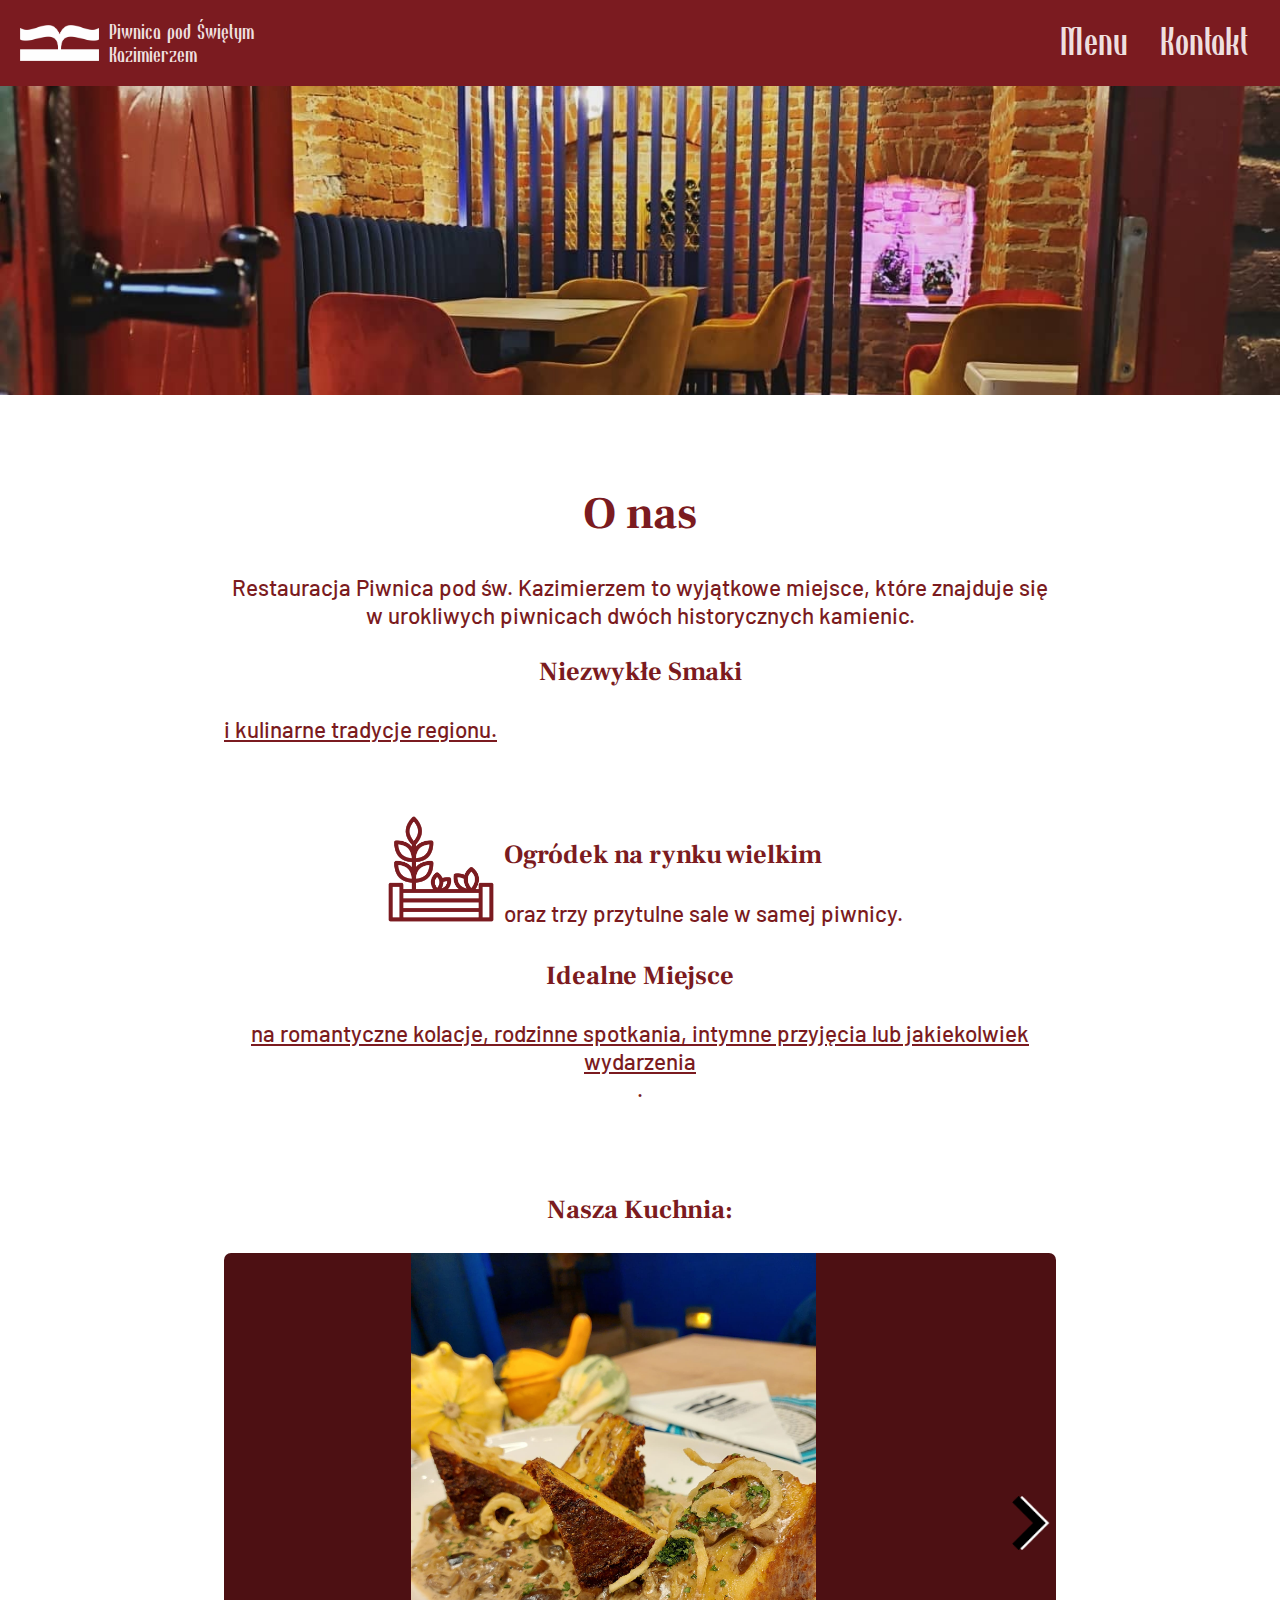
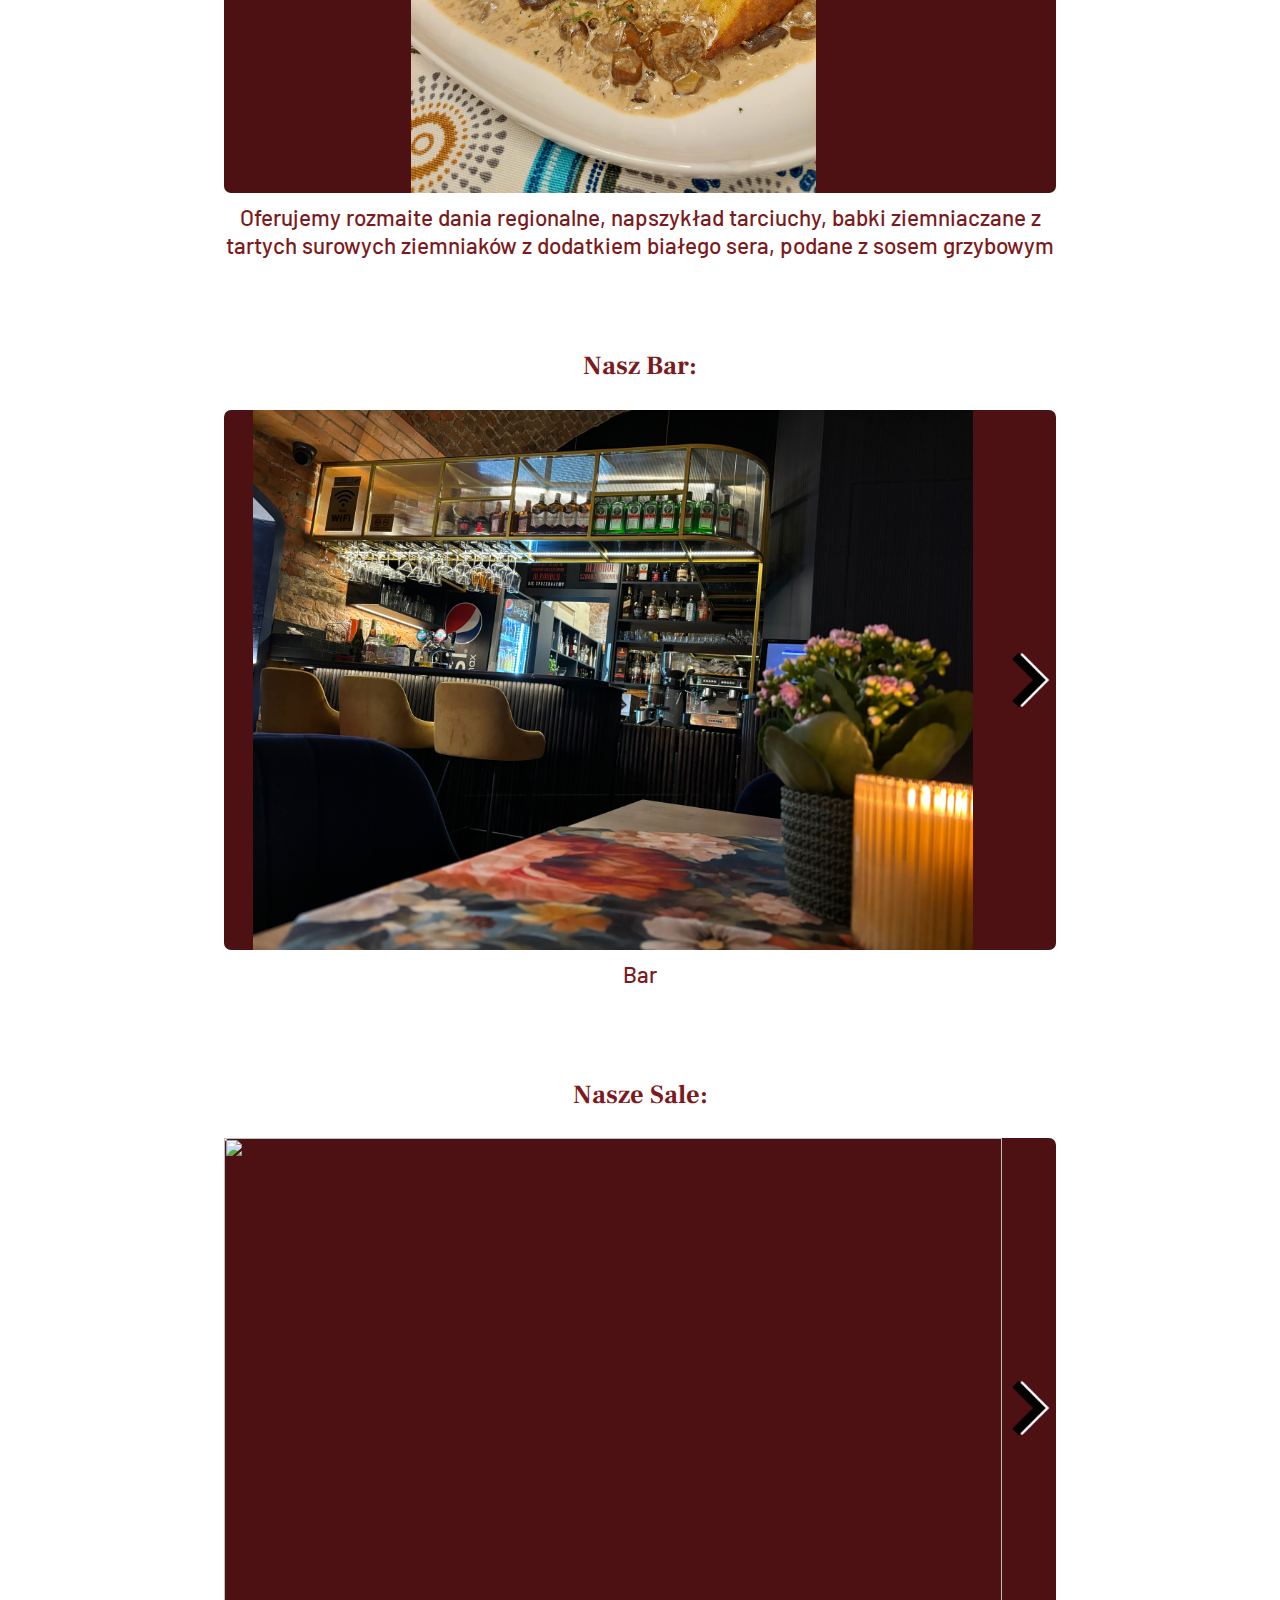
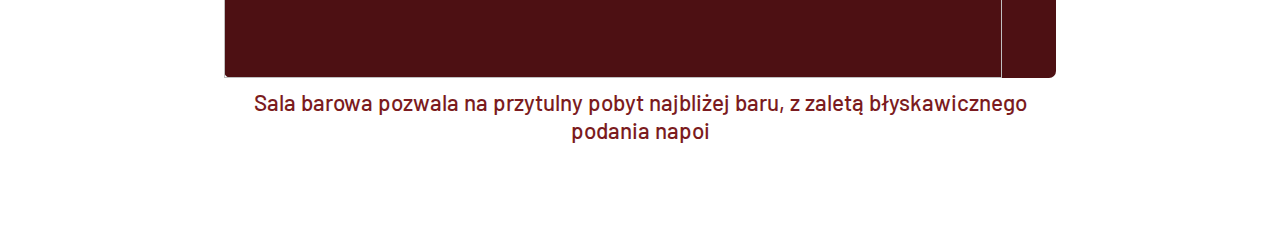
==== public-html/index.html @ b57b2d62 "halfway simplifying "o nas"" ====
<!DOCTYPE html>
<html>
  <!-- To Do:
   rozbić "O nas" na stronie głównej
   Rozbić Tydzień Kuchni Polskiej i Polskie Skarby Kulinarne na własne strony
   uprościć socjale
   wydarzenia
   uzupełnić deskrypcje dla "Nasz Bar"
   -->
  <head>
    <base href="Assets\" />
    <meta
      name="viewport"
      content="width=device-width, initial-scale=1.0"
      charset="UTF-8"
    />

    <meta charset="utf-8" />
    <meta name="phone" content="+48880323363" />
    <meta name="email" content="zamosckazimierz@gmail.com" />
    <meta name="address" content="Rynek Wielki 6 i 8, 22-400 Zamość, Polska" />
    <meta name="geo.placename" content="Zamość" />
    <meta name="geo.region" content="PL" />
    <meta name="geo.position" content="50.716703;23.2533671" />
    <meta name="ICBM" content="50.716703, 23.2533671" />
    <meta
      property="restaurant:contact_info:street_address"
      content="Rynek Wielki 6 i 8"
    />
    <meta property="restaurant:contact_info:postal_code" content="22-400" />
    <meta property="restaurant:contact_info:country_name" content="Polska" />
    <meta
      property="restaurant:contact_info:email"
      content="zamosckazimierz@gmail.com"
    />
    <meta
      property="restaurant:contact_info:phone_number"
      content="+48880323363"
    />
    <meta property="place:location:latitude" content="50.716703" />
    <meta property="place:location:longitude" content="23.2533671" />
    <title>Piwnica pod Świętym Kazimierzem</title>
    <link rel="stylesheet" href="strona.css" />
    <link rel="icon" type="image/x-icon" href="ikona kwadrat.png" />
  </head>

  <body>
    <div id="Topbar">
      <div class="Internal">
        <div id="mainButton" class="button">
          <div class="Internal">
            <img src="ikona.png" />
            <div>Piwnica pod Świętym Kazimierzem</div>
          </div>
        </div>
        <div id="rightButtons">
          <div id="foodButton" class="button">
            <div class="Internal">Menu</div>
          </div>
          <div id="contactButton" class="button">
            <div class="Internal">Kontakt</div>
          </div>
        </div>
        <div id="hamburger" class="button">
          <div class="Internal">
            <img src="hamburger icon.png" />
          </div>
        </div>
      </div>
    </div>
    <img class="mobile-img" src="wejscie mobilne.png" />
    <img class="tablet-img" src="wejscie tablet.png" />
    <img class="PC-img" src="wejscie PC.png" />
    <div id="MainContainer">
      <h1>O nas</h1>
      <div>
        Restauracja Piwnica pod św. Kazimierzem to wyjątkowe miejsce, które
        znajduje się w urokliwych piwnicach dwóch historycznych kamienic.
        <h3>Niezwykłe Smaki</h3>
        <a href="#galleryKuchnia"> i kulinarne tradycje regionu. </a>

        <a href="#galleryPomieszczenia" class="bareLink box">
          <img class="banner" src="ogródek.png" />
          <div>
            <h3>Ogródek na rynku wielkim</h3>
            oraz trzy przytulne sale w samej piwnicy.
          </div>
        </a>

        <h3>Idealne Miejsce</h3>
        <a href="#galleryWydarzenia">
          na romantyczne kolacje, rodzinne spotkania, intymne przyjęcia lub
          jakiekolwiek wydarzenia </a
        >.
      </div>

      <h3>Nasza Kuchnia:</h3>
      <div class="box"></div>
      <div id="galleryKuchnia" class="gallery">
        <img class="buttonLeft" src="buttonLeft.png" />
        <img class="galleryImage" />
        <img class="buttonRight" src="buttonRight.png" />
      </div>
      <div></div>

      <h3>Nasz Bar:</h3>
      <div class="box"></div>
      <div id="galleryBar" class="gallery">
        <img class="buttonLeft" src="buttonLeft.png" />
        <img class="galleryImage" />
        <img class="buttonRight" src="buttonRight.png" />
      </div>
      <div></div>

      <h3>Nasze Sale:</h3>
      <div class="box"></div>
      <div id="galleryPomieszczenia" class="gallery">
        <img class="buttonLeft" src="buttonLeft.png" />
        <img class="galleryImage" />
        <img class="buttonRight" src="buttonRight.png" />
      </div>
      <div></div>

      <!--
      <h3>Nasze Oferty:</h3>
      <div class="box"></div>
      <div id="galleryOferty" class="gallery">
        <img class="buttonLeft" src="buttonLeft.png" />
        <img class="galleryImage">
        <img class="buttonRight" src="buttonRight.png" />
      </div>
      <div></div>
      -->
    </div>
    <script src="strona.js"></script>
    <script src="glowna.js"></script>
  </body>
</html>
---- public-html/strona.css ----
::-moz-selection {
  background-color: transparent;
}

::selection {
  background-color: transparent;
}

@font-face {
  font-family: "Main";
  src: url("FrankRuhlLibre.ttf");
}

@font-face {
  font-family: "Logo";
  src: url("tincush-0987.otf");
}

hr {
  margin: 4px;
}

body {
  font-family: "Main";
  padding: 0;
  margin: 0;
  color: #7b1b20;
  font-size: 20px;
  text-align: center;
}

#MainContainer {
  margin: auto;
  width: 65%;
}

div.button:hover {
  color: red;
}

a.bareLink:link {
  text-decoration: none;
}

a.bareLink:visited {
  text-decoration: none;
}

a.bareLink:hover {
  text-decoration: none;
}

a.bareLink:active {
  text-decoration: none;
}

#Topbar div.button:hover {
  color: white;
}

#MainContainer div.button {
  border-radius: 5px;
  background-color: #7b1b20;
  color: #eedfdf;
  margin-top: 10px;
  width: 160px;
  text-decoration: none;
}

#MainContainer div.button > .Internal {
  display: flex;
  align-items: center;
}

#MainContainer div.button img {
  height: 33px;
  width: auto;
  margin: 10px;
}

#MainContainer div.button:hover {
  color: white;
}

.button {
  cursor: pointer !important;
}

#Topbar {
  text-align: left;
  font-family: "Logo";
  background-color: #7b1b20;
  vertical-align: middle;
  color: #eedfdf;
  text-shadow: none;
  padding: 2px 0;
  height: auto;
  position: relative;
  left: 0;
  top: 0;
  width: 100%;
  padding: 4px;
  margin: 0;
}

#rightButtons,
#hamburger {
  margin-left: auto;
  display: flex;
  flex-wrap: nowrap !important;
  margin-right: 20px;
}

#rightButtons {
  font-size: 40px;
}

#hamburger {
  display: none;
}

#mainButton > .Internal {
  width: 250px;
  display: flex;
  flex-wrap: nowrap !important;
  font-size: 22px;
}

.dropdown {
  background-color: #7b1b20;
  display: none;
  position: absolute;
  padding: 16px;
}

.dropdown div {
  padding-top: 4px;
}

#Topbar > .Internal {
  display: flex;
  flex-wrap: nowrap !important;
}

#Topbar .button > .Internal {
  margin: 16px;
}

#Topbar .button .button {
  font-size: 24px;
}

#Topbar img {
  object-fit: cover;
  margin: 4px;
  height: 36px;
}

#MainContainer img {
  object-fit: cover;
  width: 80%;
  margin-left: 10%;
  margin-right: 10%;
}

@media (max-width: 900px) {
  #MainContainer {
    width: 100%;
  }
}

@media (max-width: 500px) {
  #hamburger {
    display: block;
  }

  #rightButtons {
    display: none;
  }
}
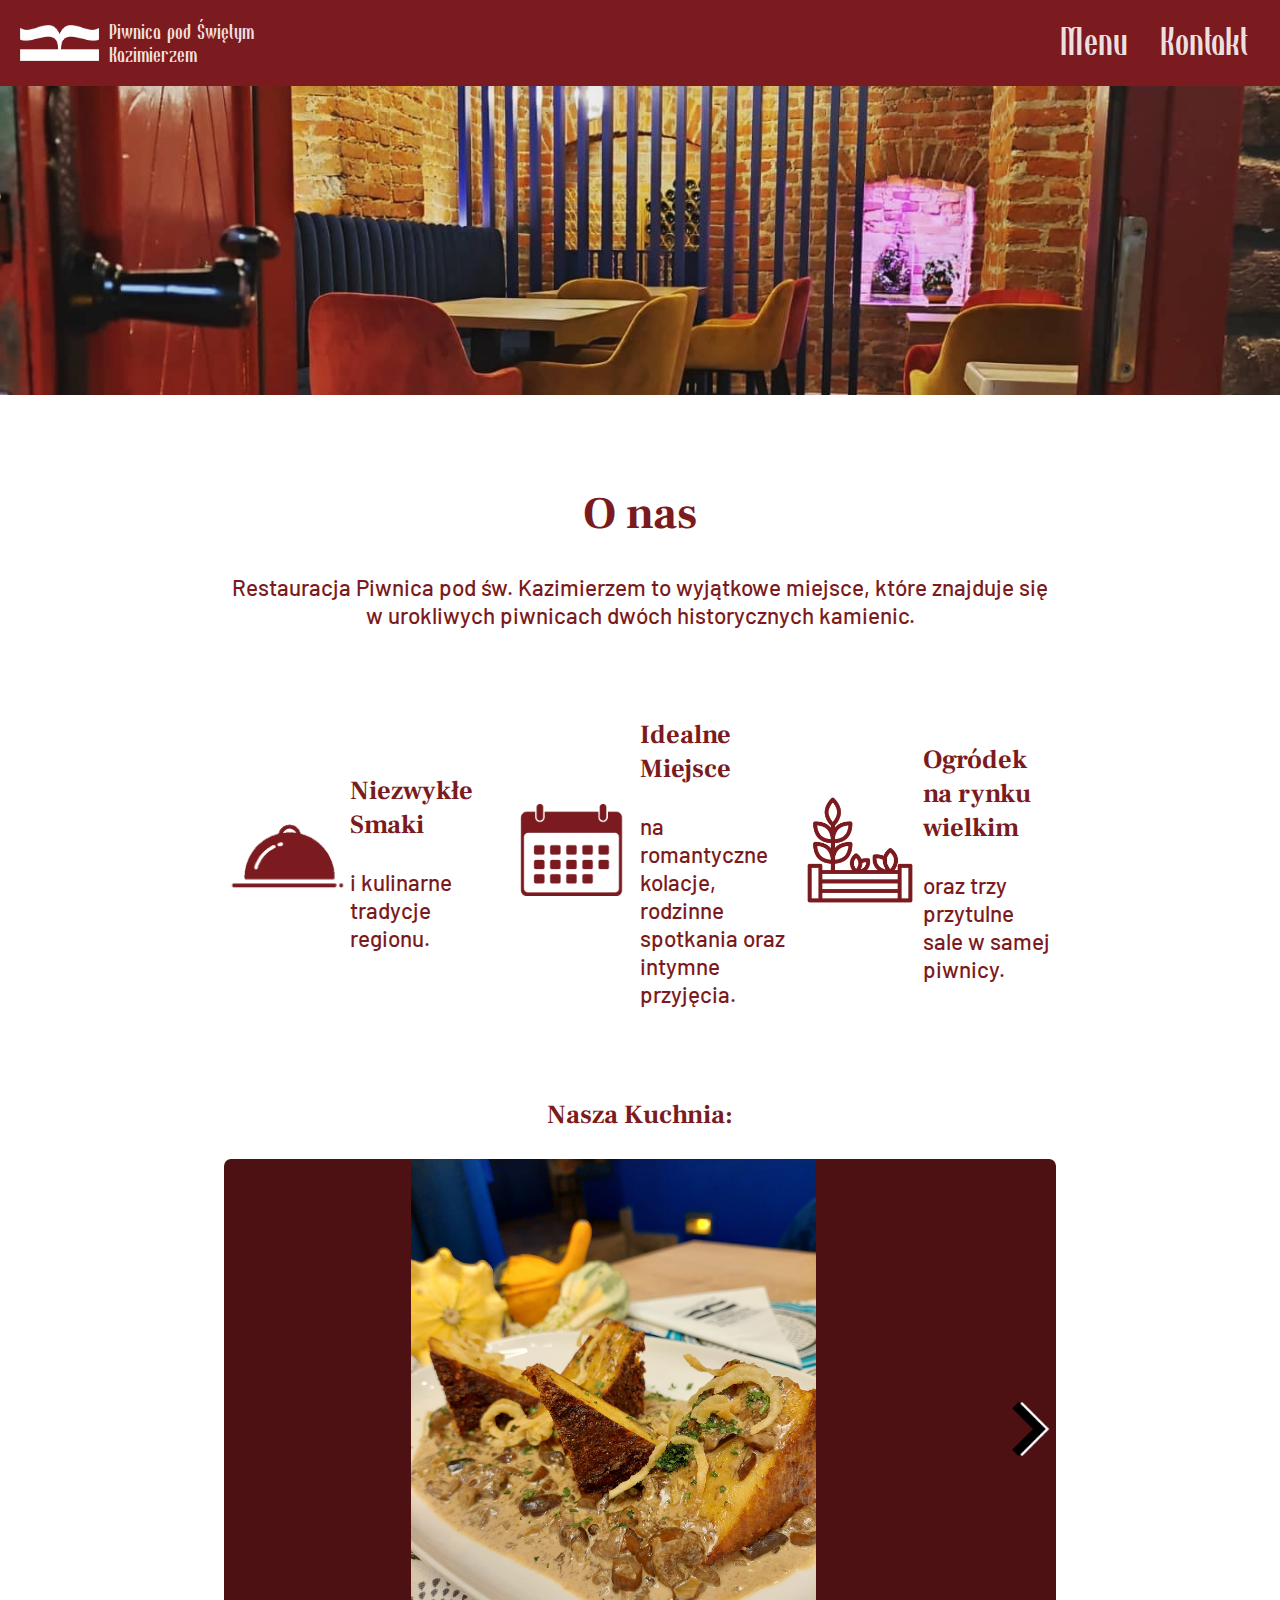
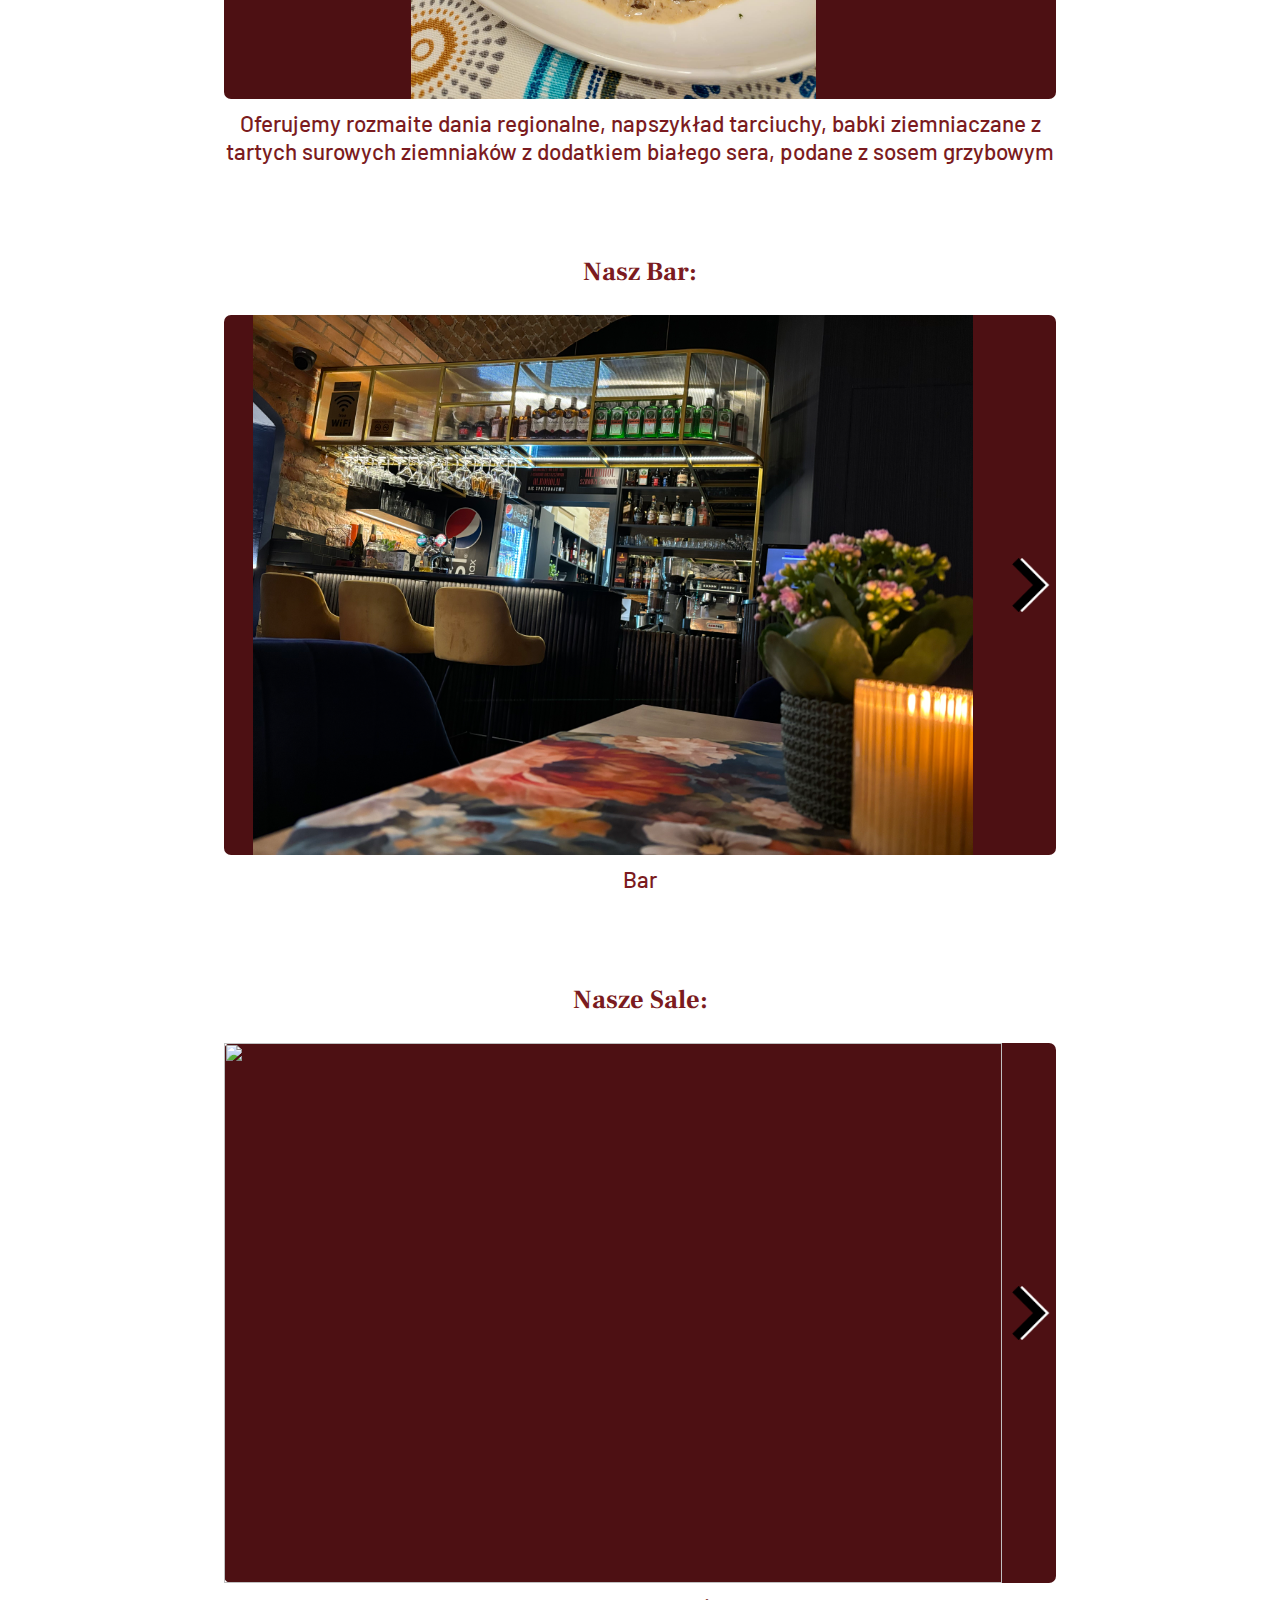
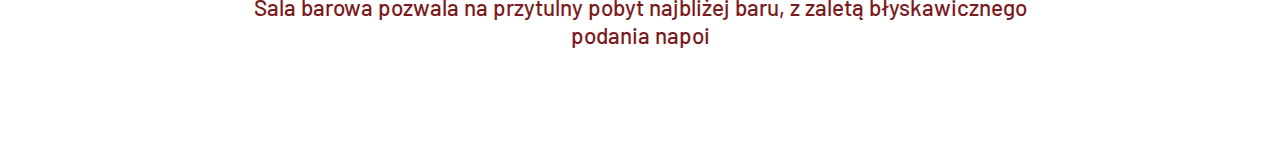
==== commit 4642cde0: "fully simplified "o nas"" ====
--- a/public-html/index.html
+++ b/public-html/index.html
@@ -1,7 +1,6 @@
 <!DOCTYPE html>
 <html>
   <!-- To Do:
-   rozbić "O nas" na stronie głównej
    Rozbić Tydzień Kuchni Polskiej i Polskie Skarby Kulinarne na własne strony
    uprościć socjale
    wydarzenia
@@ -76,22 +75,32 @@
       <div>
         Restauracja Piwnica pod św. Kazimierzem to wyjątkowe miejsce, które
         znajduje się w urokliwych piwnicach dwóch historycznych kamienic.
-        <h3>Niezwykłe Smaki</h3>
-        <a href="#galleryKuchnia"> i kulinarne tradycje regionu. </a>
 
-        <a href="#galleryPomieszczenia" class="bareLink box">
-          <img class="banner" src="ogródek.png" />
-          <div>
-            <h3>Ogródek na rynku wielkim</h3>
-            oraz trzy przytulne sale w samej piwnicy.
-          </div>
-        </a>
-
-        <h3>Idealne Miejsce</h3>
-        <a href="#galleryWydarzenia">
-          na romantyczne kolacje, rodzinne spotkania, intymne przyjęcia lub
-          jakiekolwiek wydarzenia </a
-        >.
+        <div class="triple">
+          <a href="#galleryKuchnia" class="bareLink box">
+            <img class="banner" src="danie.png" />
+            <div>
+              <h3>Niezwykłe Smaki</h3>
+              i kulinarne tradycje regionu.
+            </div>
+          </a>
+  
+          <a href="#galleryWydarzenia" class="bareLink box">
+            <img class="banner" src="kalendarz.png" />
+            <div>
+              <h3>Idealne Miejsce</h3>
+              na romantyczne kolacje, rodzinne spotkania oraz intymne przyjęcia.
+            </div>
+          </a>
+  
+          <a href="#galleryPomieszczenia" class="bareLink box">
+            <img class="banner" src="ogródek.png" />
+            <div>
+              <h3>Ogródek na rynku wielkim</h3>
+              oraz trzy przytulne sale w samej piwnicy.
+            </div>
+          </a>
+        </div>
       </div>
 
       <h3>Nasza Kuchnia:</h3>
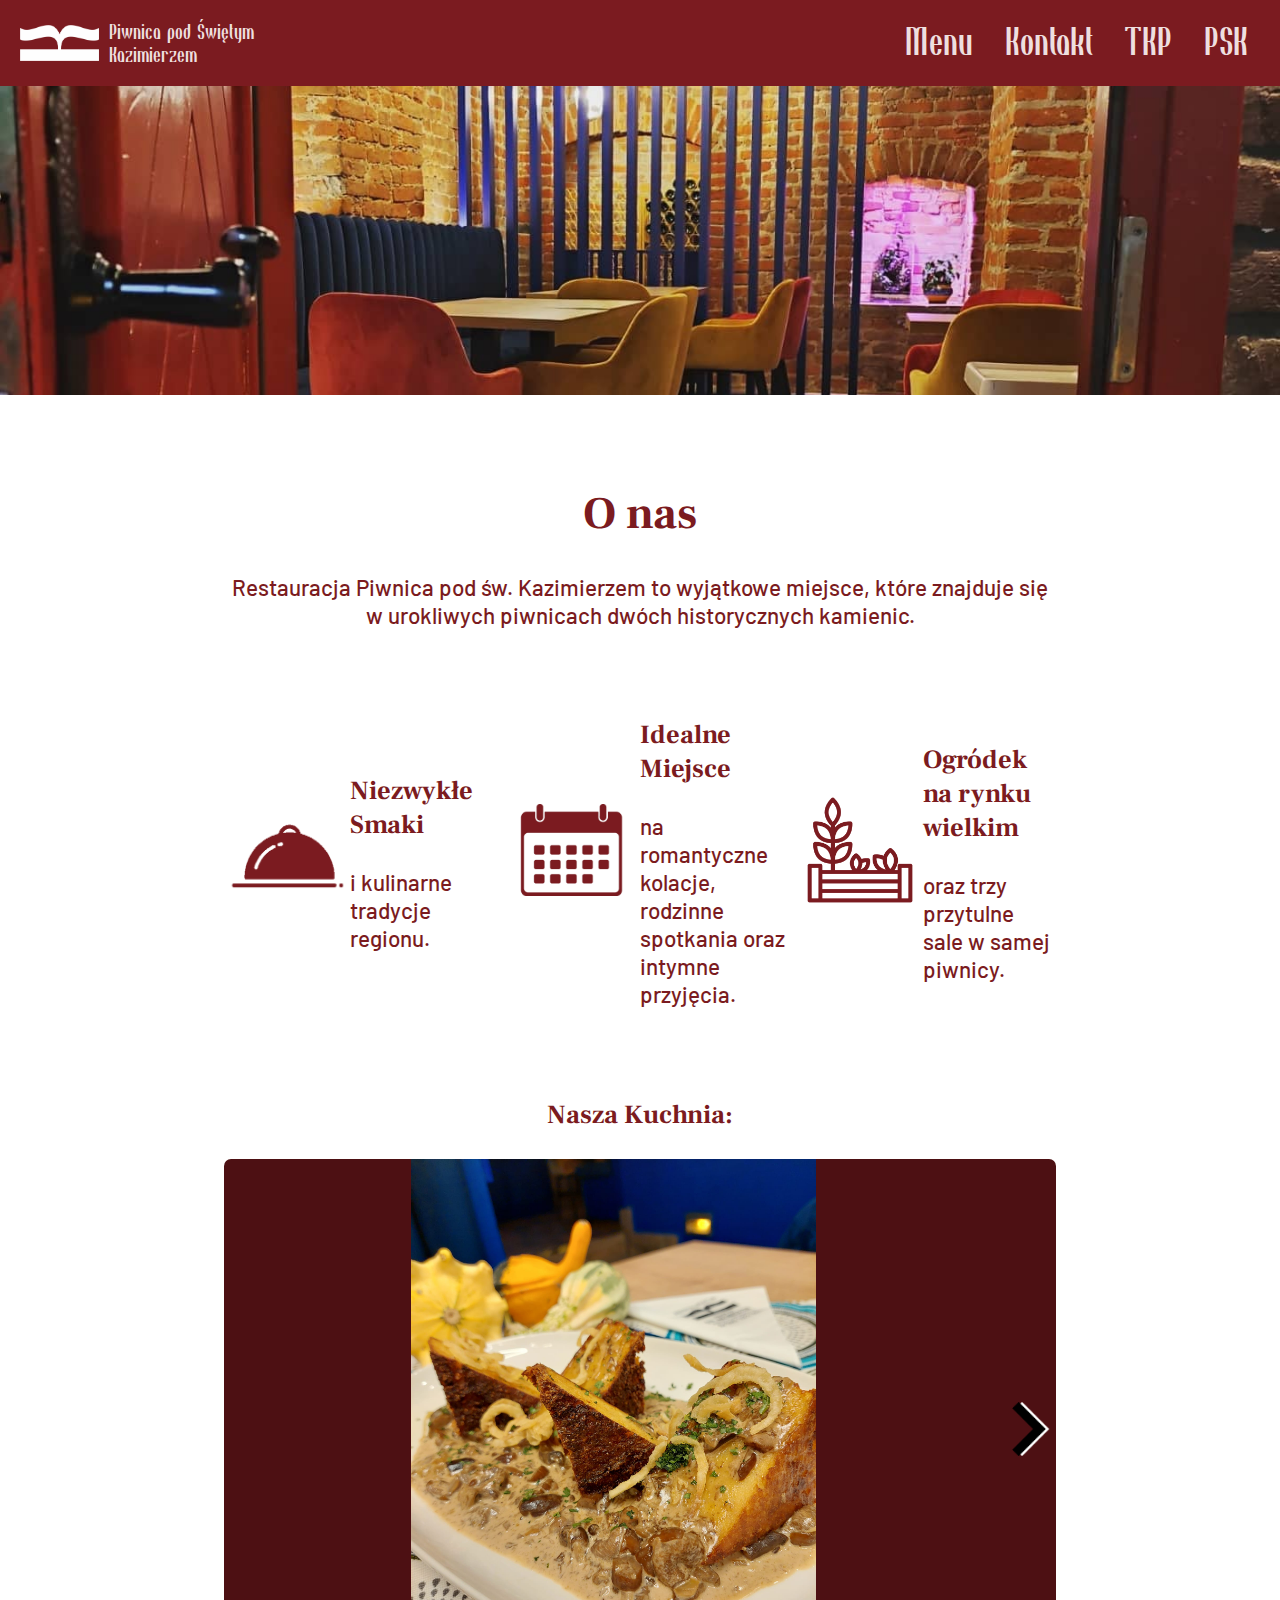
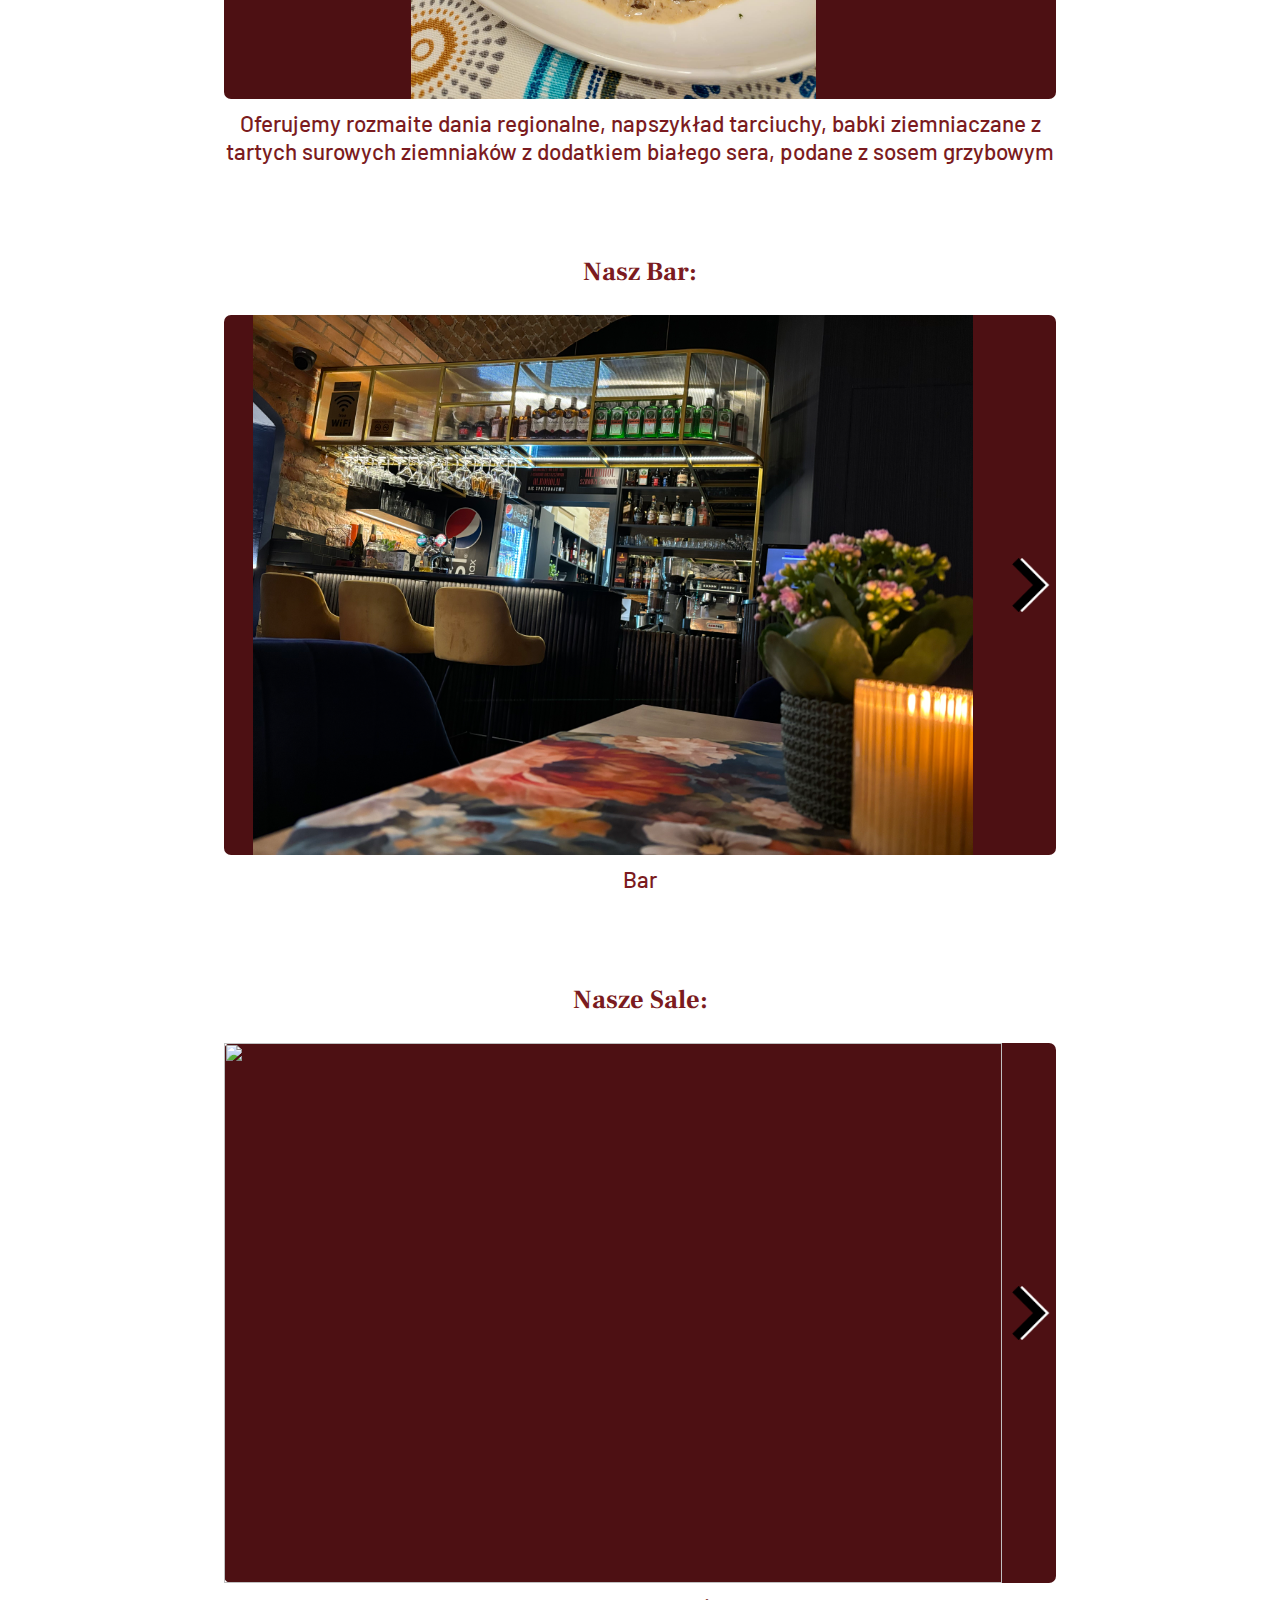
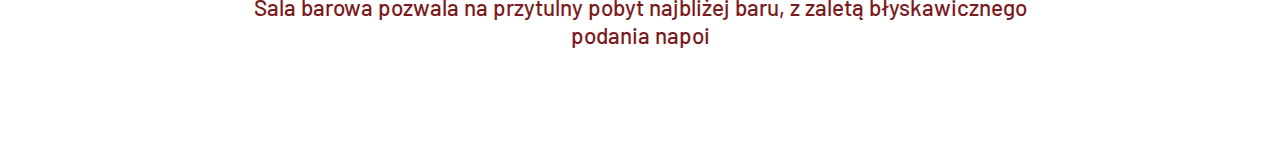
==== commit ab8de2c7: "PSK TKP breakdown" ====
--- a/public-html/index.html
+++ b/public-html/index.html
@@ -1,10 +1,10 @@
 <!DOCTYPE html>
 <html>
   <!-- To Do:
-   Rozbić Tydzień Kuchni Polskiej i Polskie Skarby Kulinarne na własne strony
    uprościć socjale
    wydarzenia
    uzupełnić deskrypcje dla "Nasz Bar"
+   Wzory po bokach karty
    -->
   <head>
     <base href="Assets\" />
@@ -58,6 +58,12 @@
           </div>
           <div id="contactButton" class="button">
             <div class="Internal">Kontakt</div>
+          </div>
+          <div id="TKPButton" class="button">
+            <div class="Internal">TKP</div>
+          </div>
+          <div id="PSKButton" class="button">
+            <div class="Internal">PSK</div>
           </div>
         </div>
         <div id="hamburger" class="button">
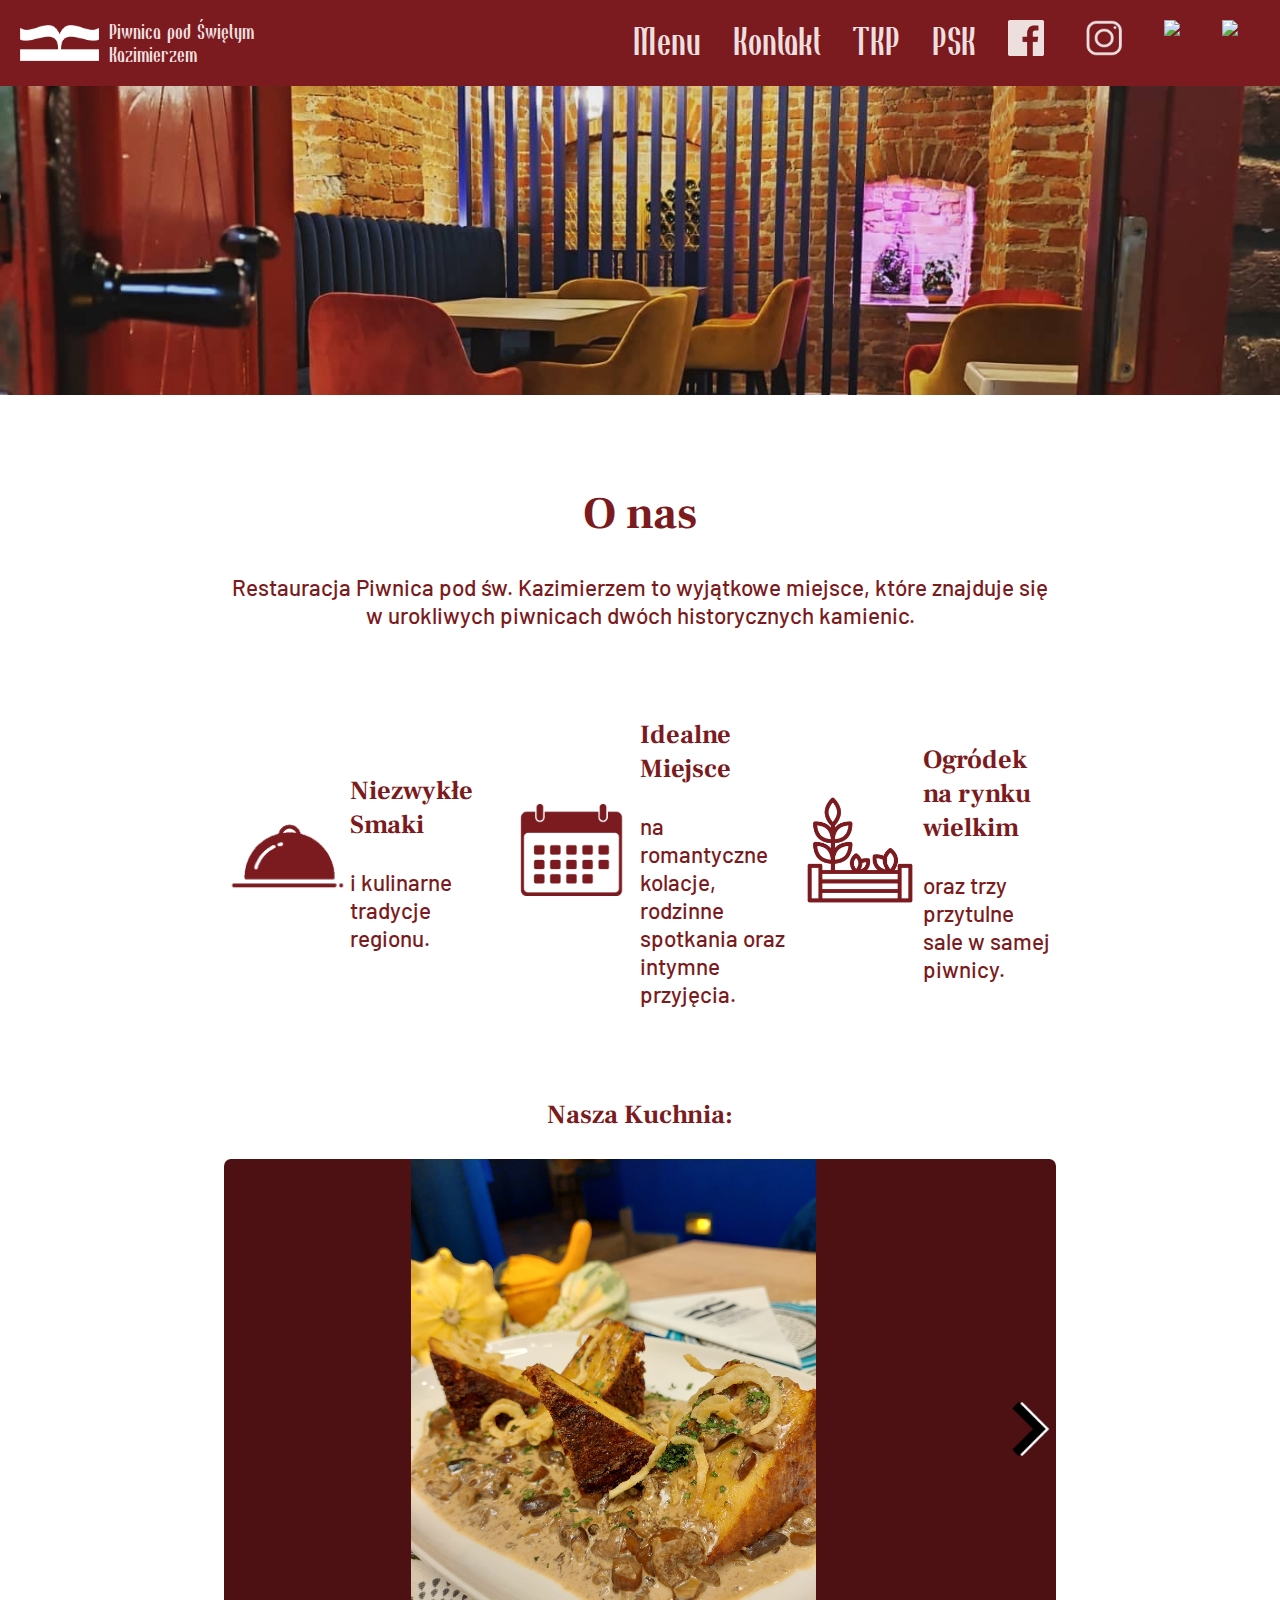
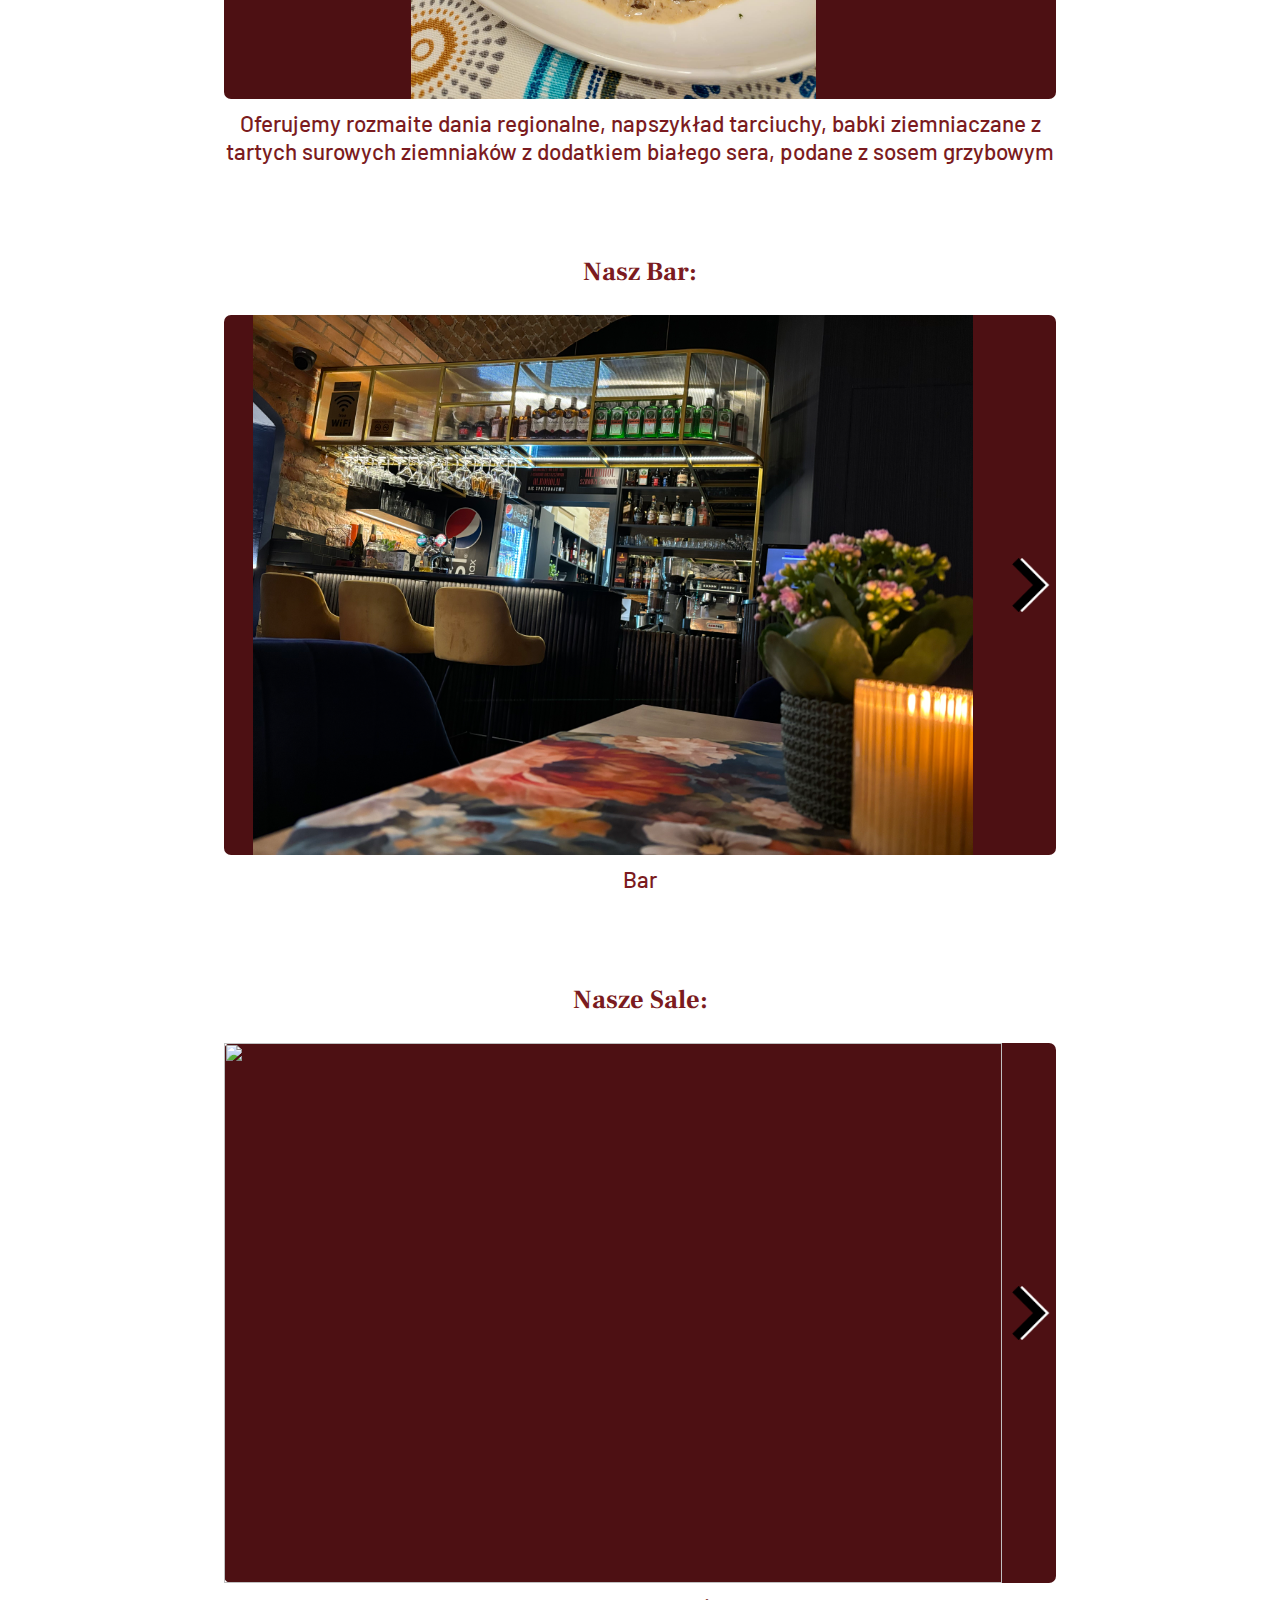
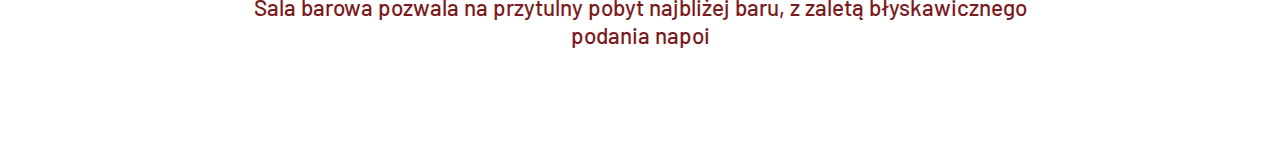
==== commit b0f311c5: "simplified socials" ====
--- a/public-html/index.html
+++ b/public-html/index.html
@@ -1,10 +1,8 @@
 <!DOCTYPE html>
 <html>
   <!-- To Do:
-   uprościć socjale
    wydarzenia
    uzupełnić deskrypcje dla "Nasz Bar"
-   Wzory po bokach karty
    -->
   <head>
     <base href="Assets\" />
@@ -64,6 +62,34 @@
           </div>
           <div id="PSKButton" class="button">
             <div class="Internal">PSK</div>
+          </div>
+          <div id="Facebook" class="button">
+            <div class="Internal">
+              <a href="https://www.facebook.com/piwnicapodswkazimierzem">
+                <img src="facebook ikona.png" />
+              </a>
+            </div>
+          </div>
+          <div id="Instagram" class="button">
+            <div class="Internal">
+              <a href="https://www.instagram.com/pod.sw.kazimierzem/">
+                <img src="instagram ikona.png" />
+              </a>
+            </div>
+          </div>
+          <div id="Tripadvisor" class="button">
+            <div class="Internal">
+              <a href="https://www.tripadvisor.com/Restaurant_Review-g274819-d24010652-Reviews-Piwnica_pod_SW_Kazimierzem-Zamosc_Lublin_Province_Eastern_Poland.html">
+                <img src="Tripadvisor ikona.png" />
+              </a>
+            </div>
+          </div>
+          <div id="GoogleRating" class="button">
+            <div class="Internal">
+              <a href="https://www.google.com/maps/place/Restauracja+Piwnica+pod+%C5%9Aw.+Kazimierzem/@50.7167165,23.2532226,17z/data=!3m1!4b1!4m6!3m5!1s0x47236700eb378b11:0xbd66a50a817ab120!8m2!3d50.7167165!4d23.2532226!16s%2Fg%2F11hld850tm?entry=ttu&g_ep=EgoyMDI0MTExMS4wIKXMDSoASAFQAw%3D%3D">
+                <img src="Google ikona.png" />
+              </a>
+            </div>
           </div>
         </div>
         <div id="hamburger" class="button">
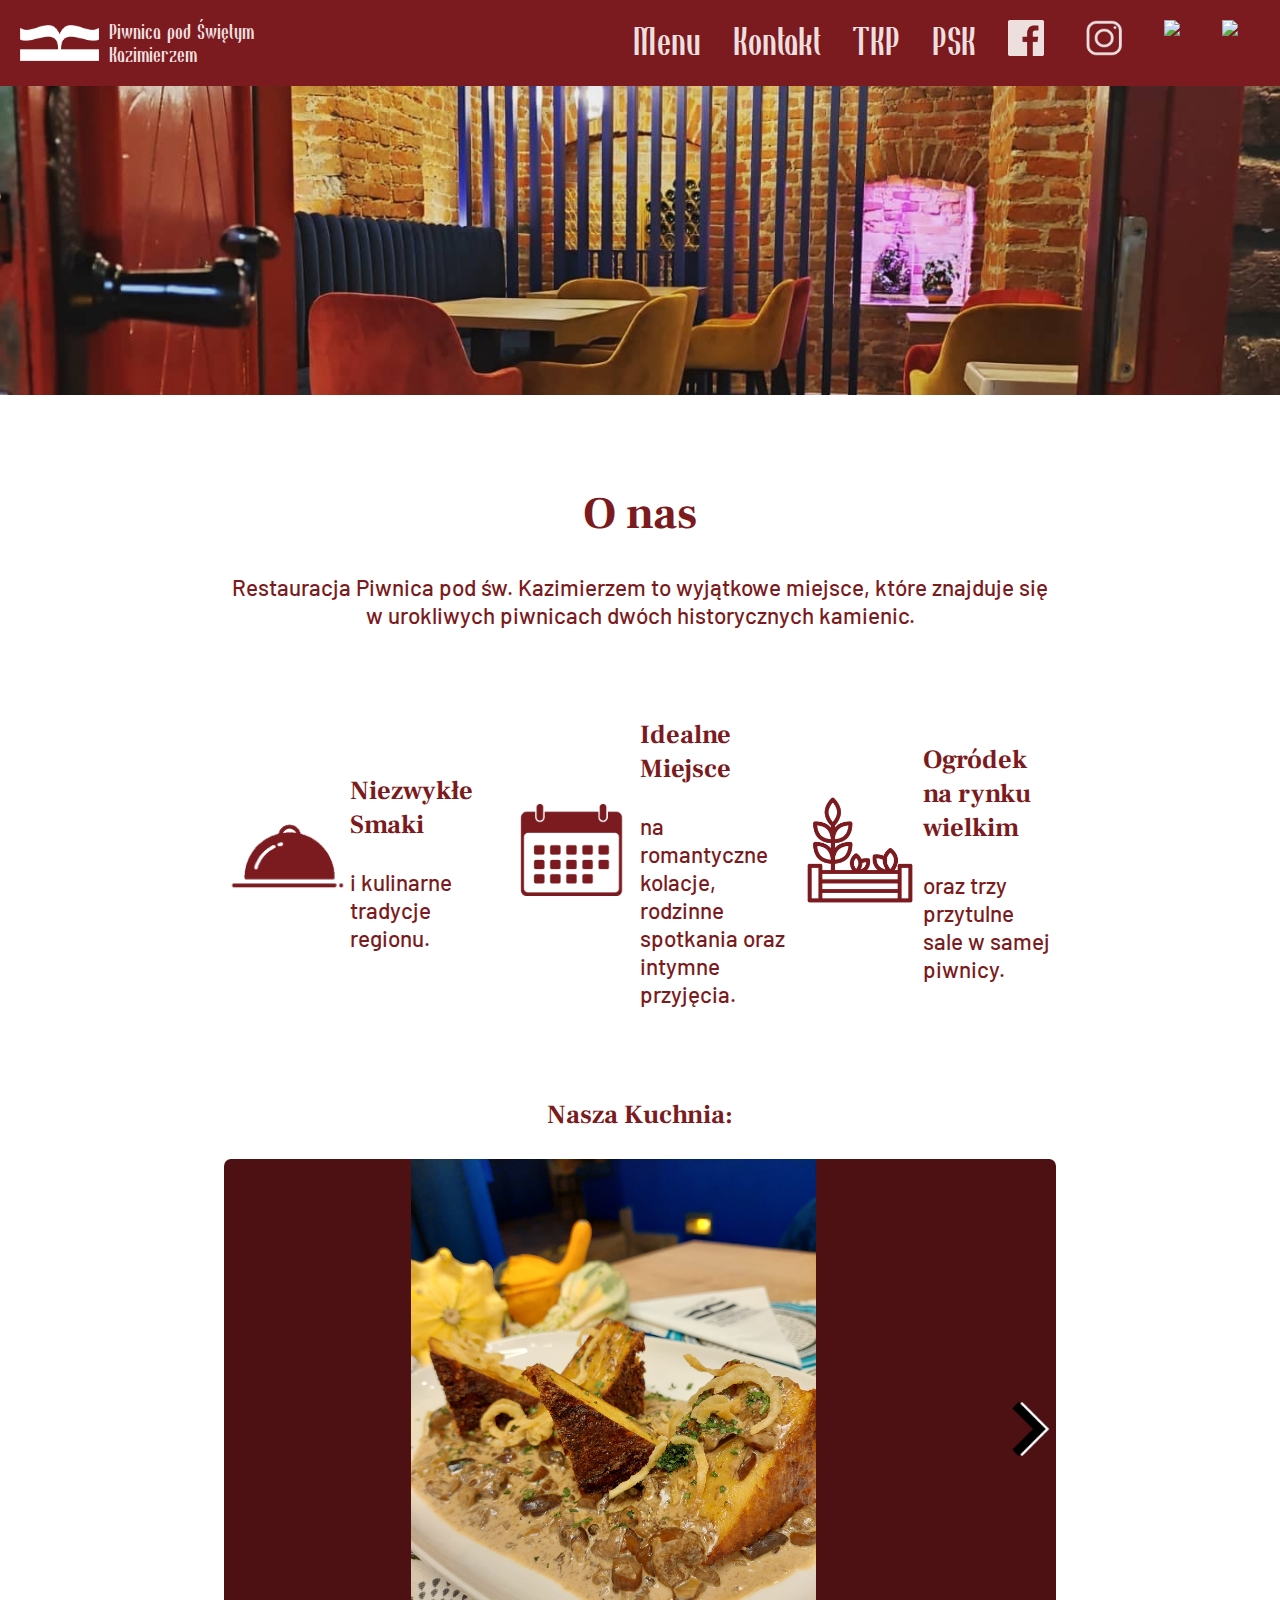
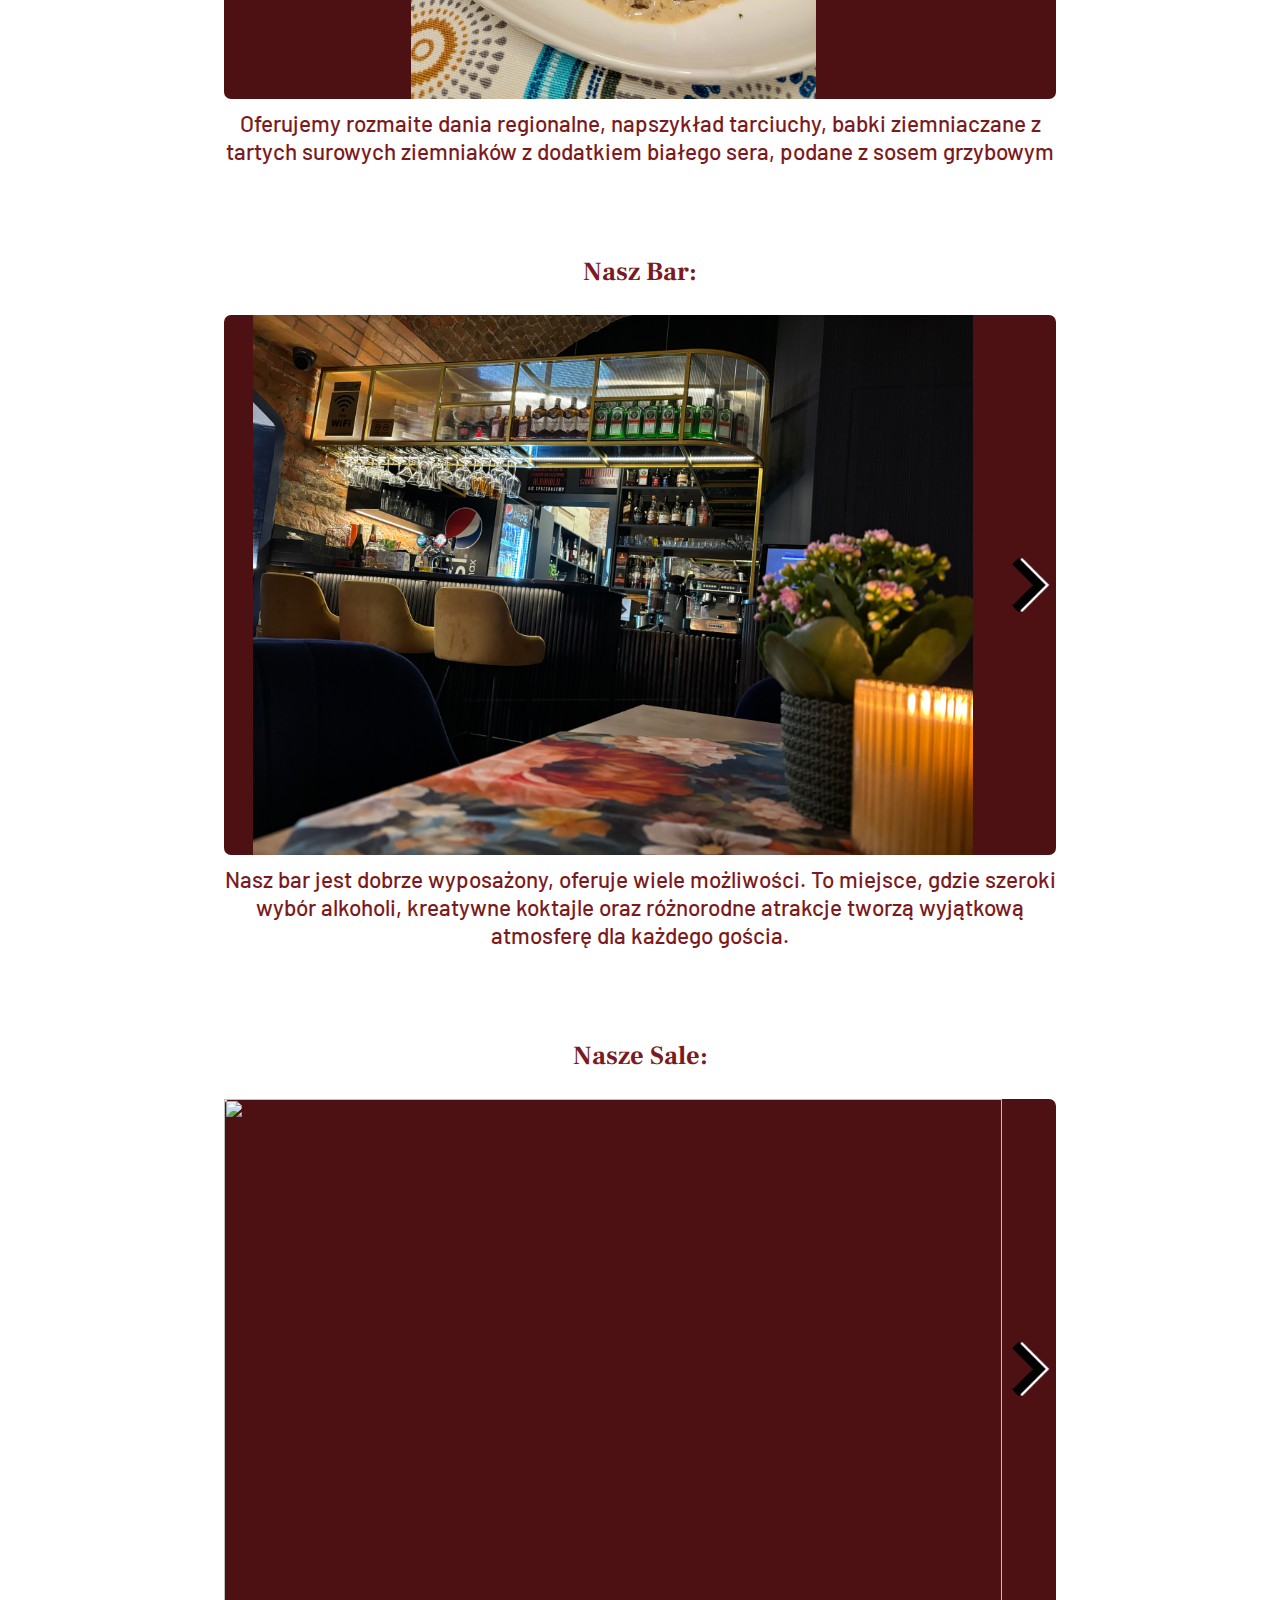
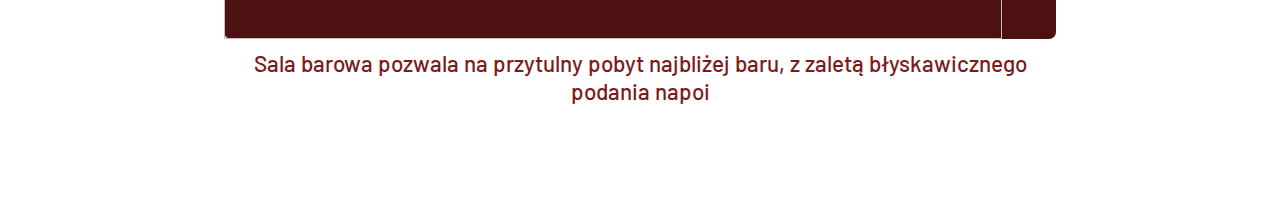
==== commit f6c27b00: "filled in "our bar" comments" ====
--- a/public-html/index.html
+++ b/public-html/index.html
@@ -2,7 +2,6 @@
 <html>
   <!-- To Do:
    wydarzenia
-   uzupełnić deskrypcje dla "Nasz Bar"
    -->
   <head>
     <base href="Assets\" />
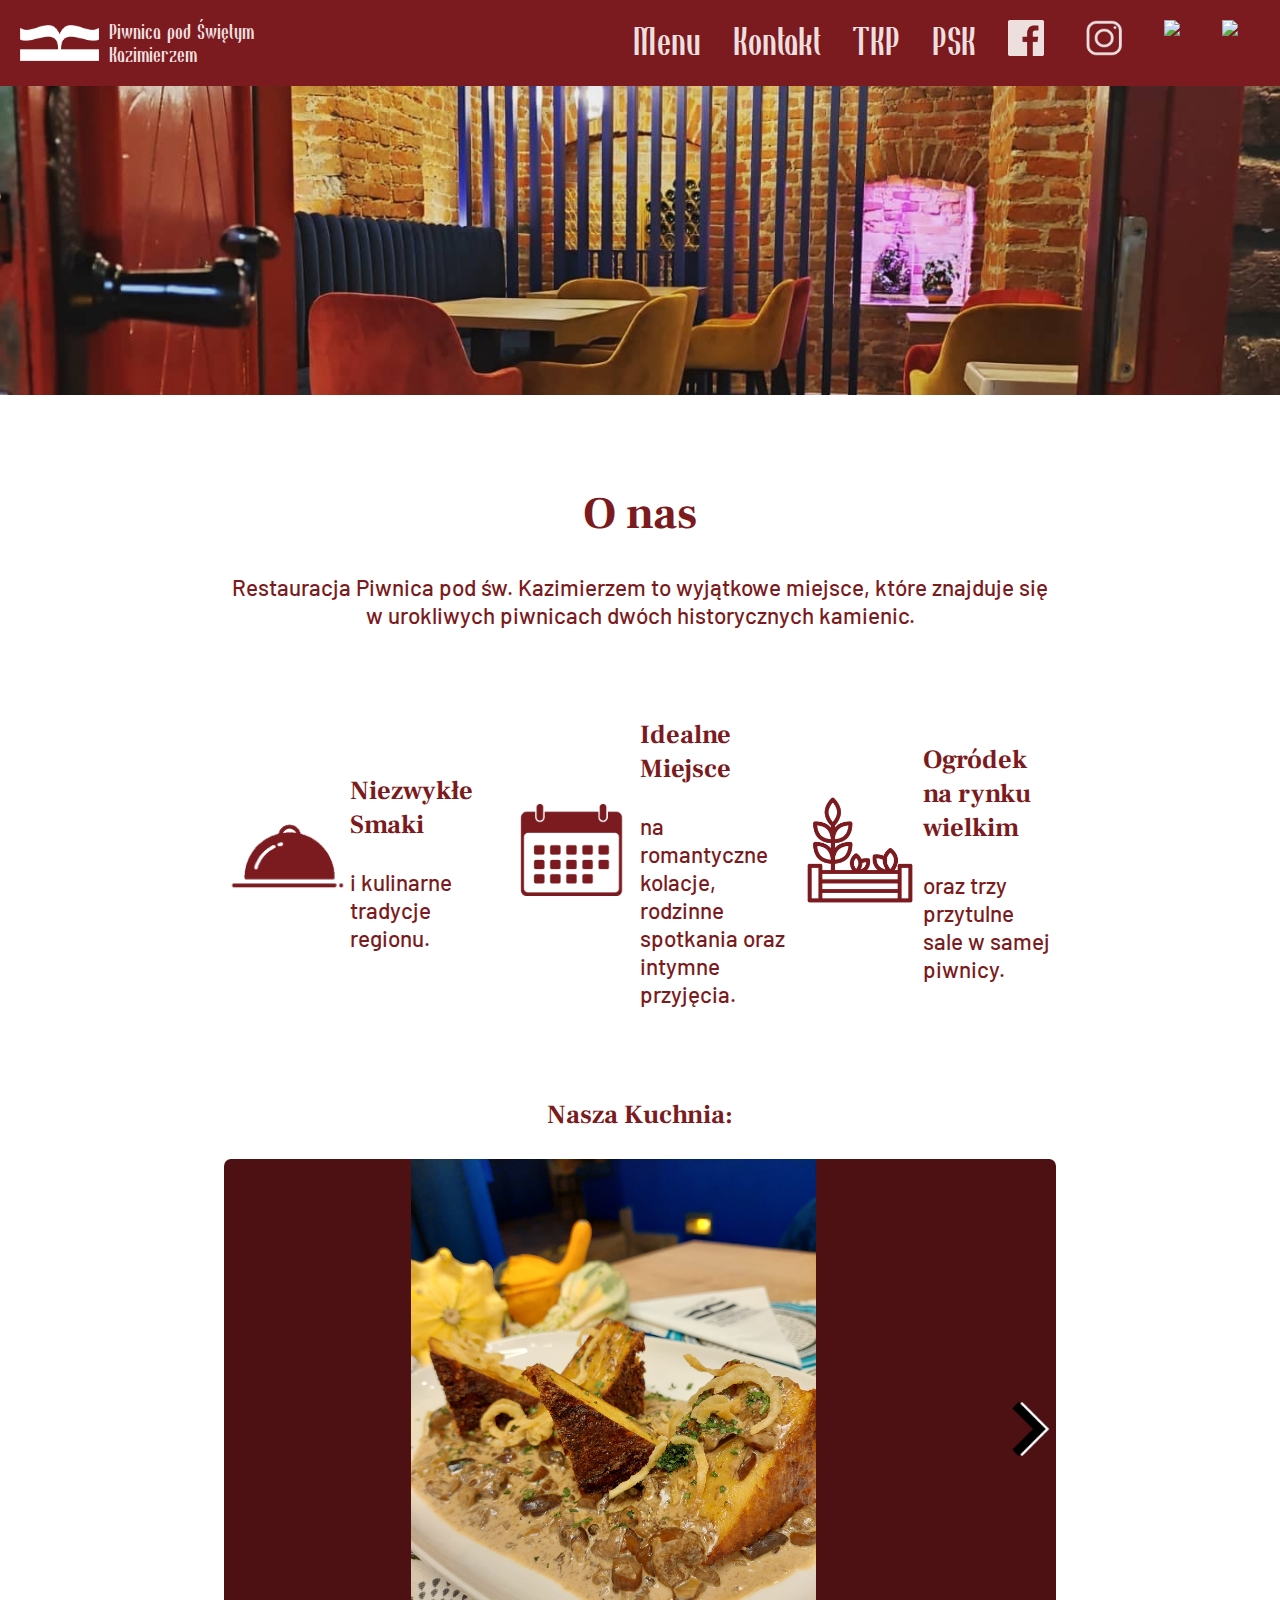
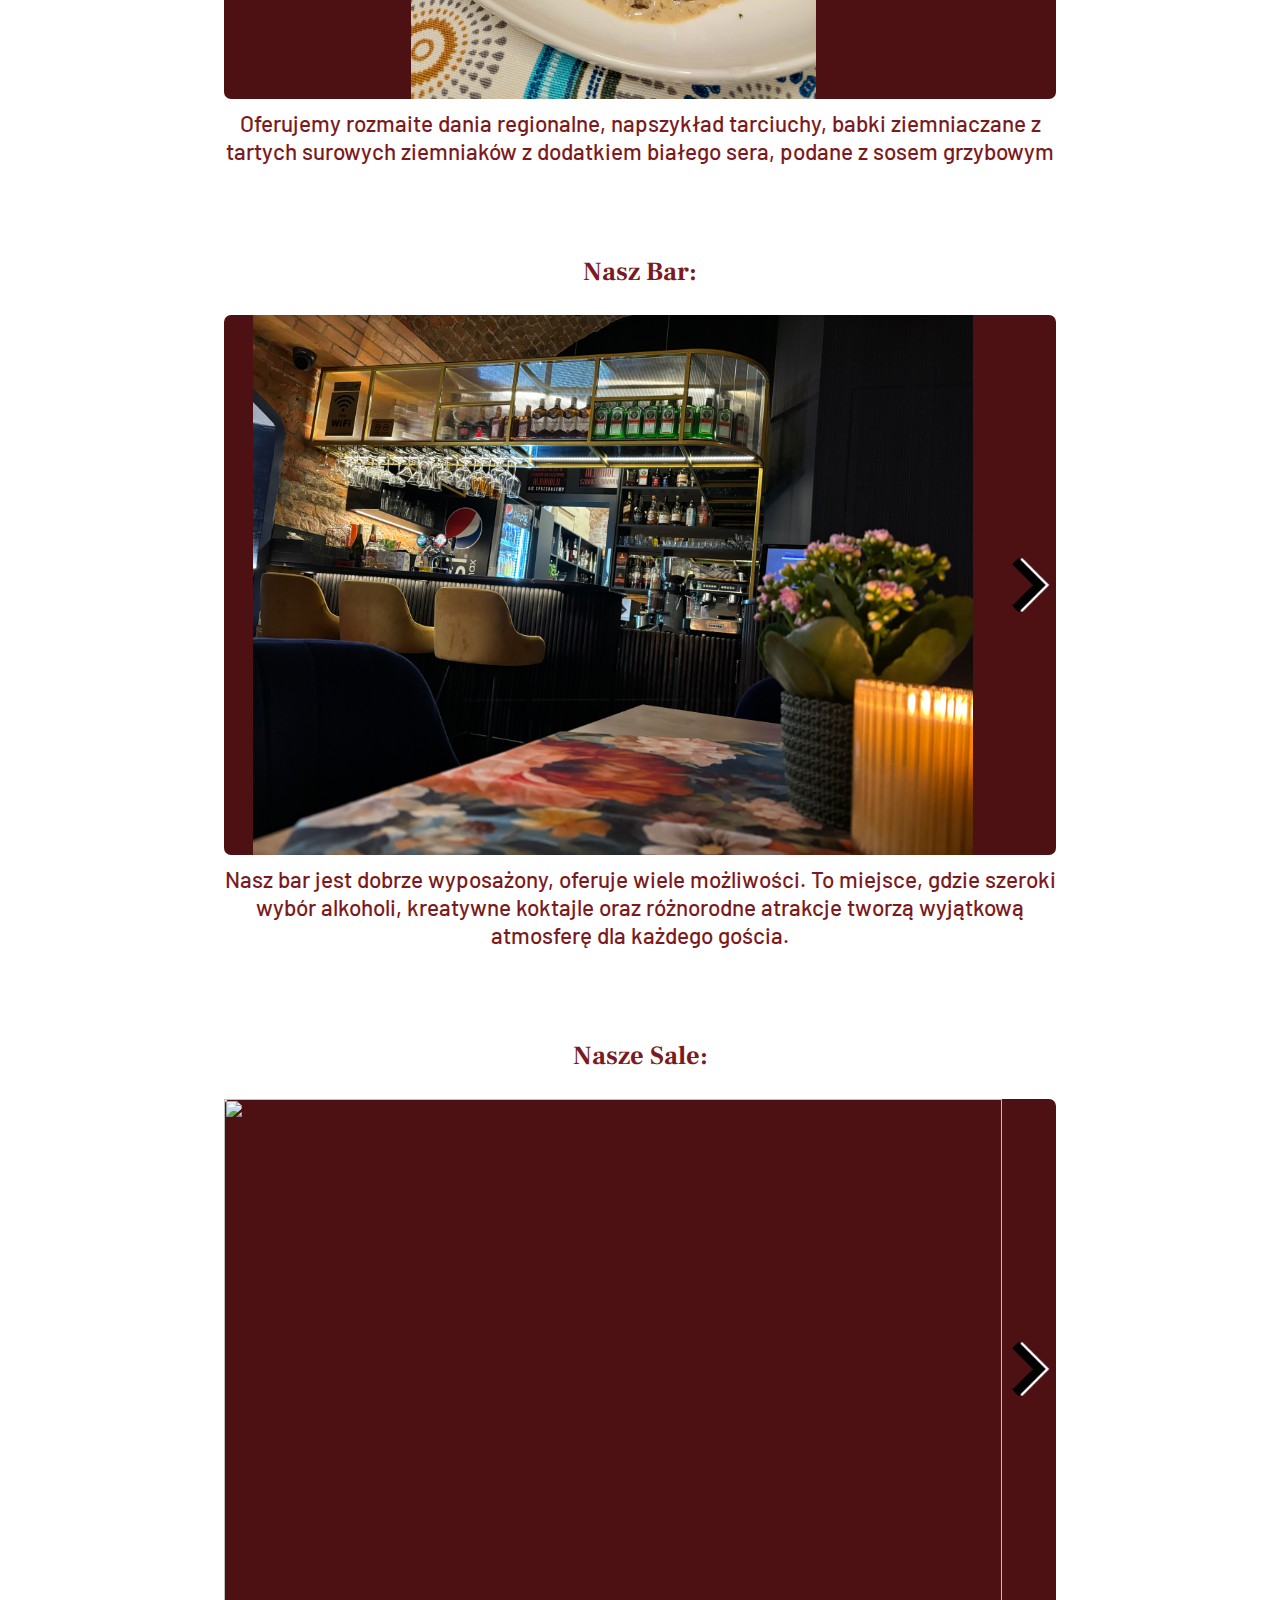
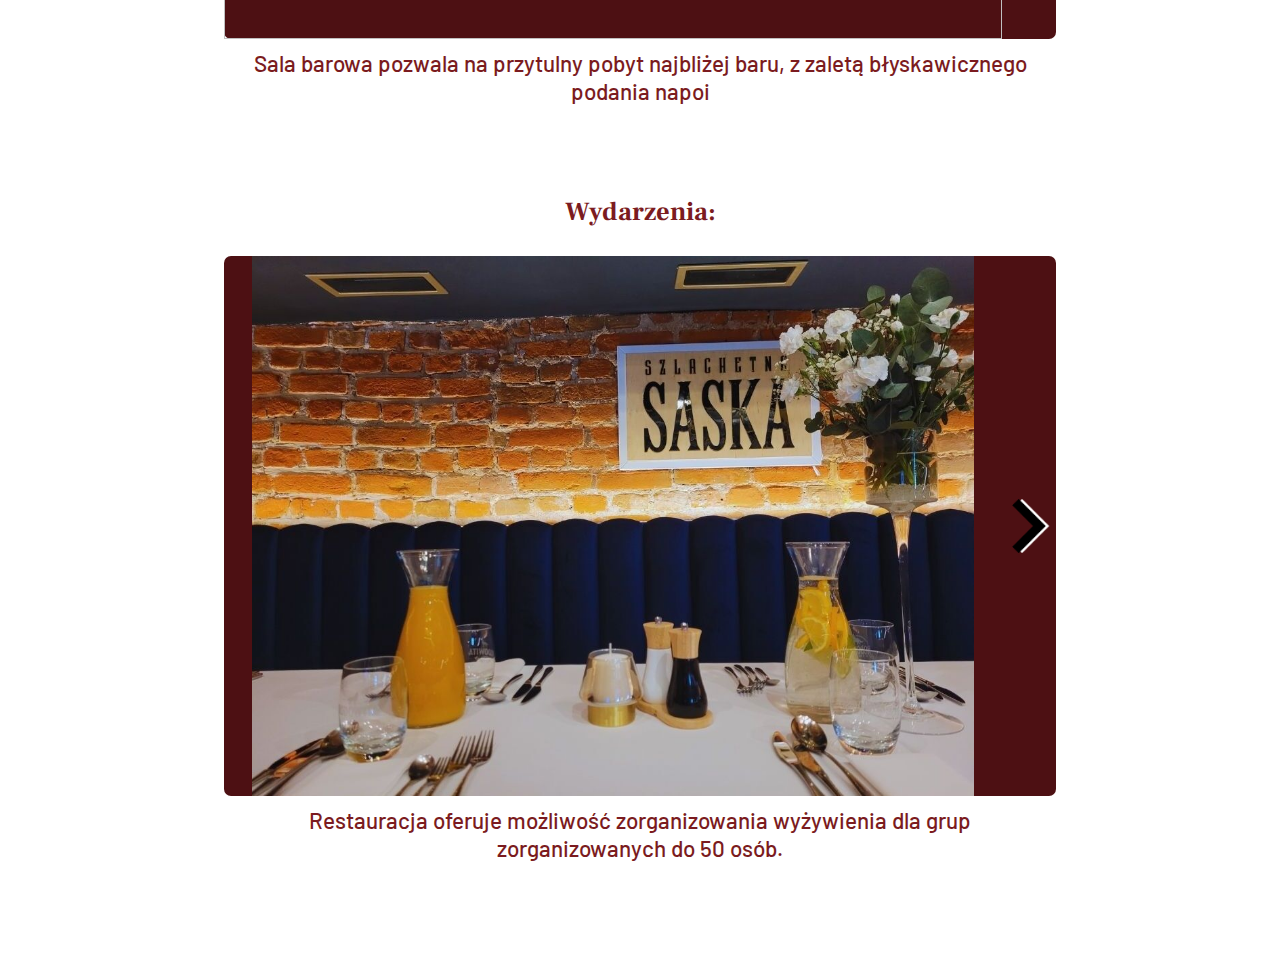
==== commit 25e36f67: "Wydarzenia done" ====
--- a/public-html/index.html
+++ b/public-html/index.html
@@ -161,16 +161,13 @@
       </div>
       <div></div>
 
-      <!--
-      <h3>Nasze Oferty:</h3>
+      <h3>Wydarzenia:</h3>
       <div class="box"></div>
       <div id="galleryOferty" class="gallery">
         <img class="buttonLeft" src="buttonLeft.png" />
         <img class="galleryImage">
         <img class="buttonRight" src="buttonRight.png" />
       </div>
-      <div></div>
-      -->
     </div>
     <script src="strona.js"></script>
     <script src="glowna.js"></script>
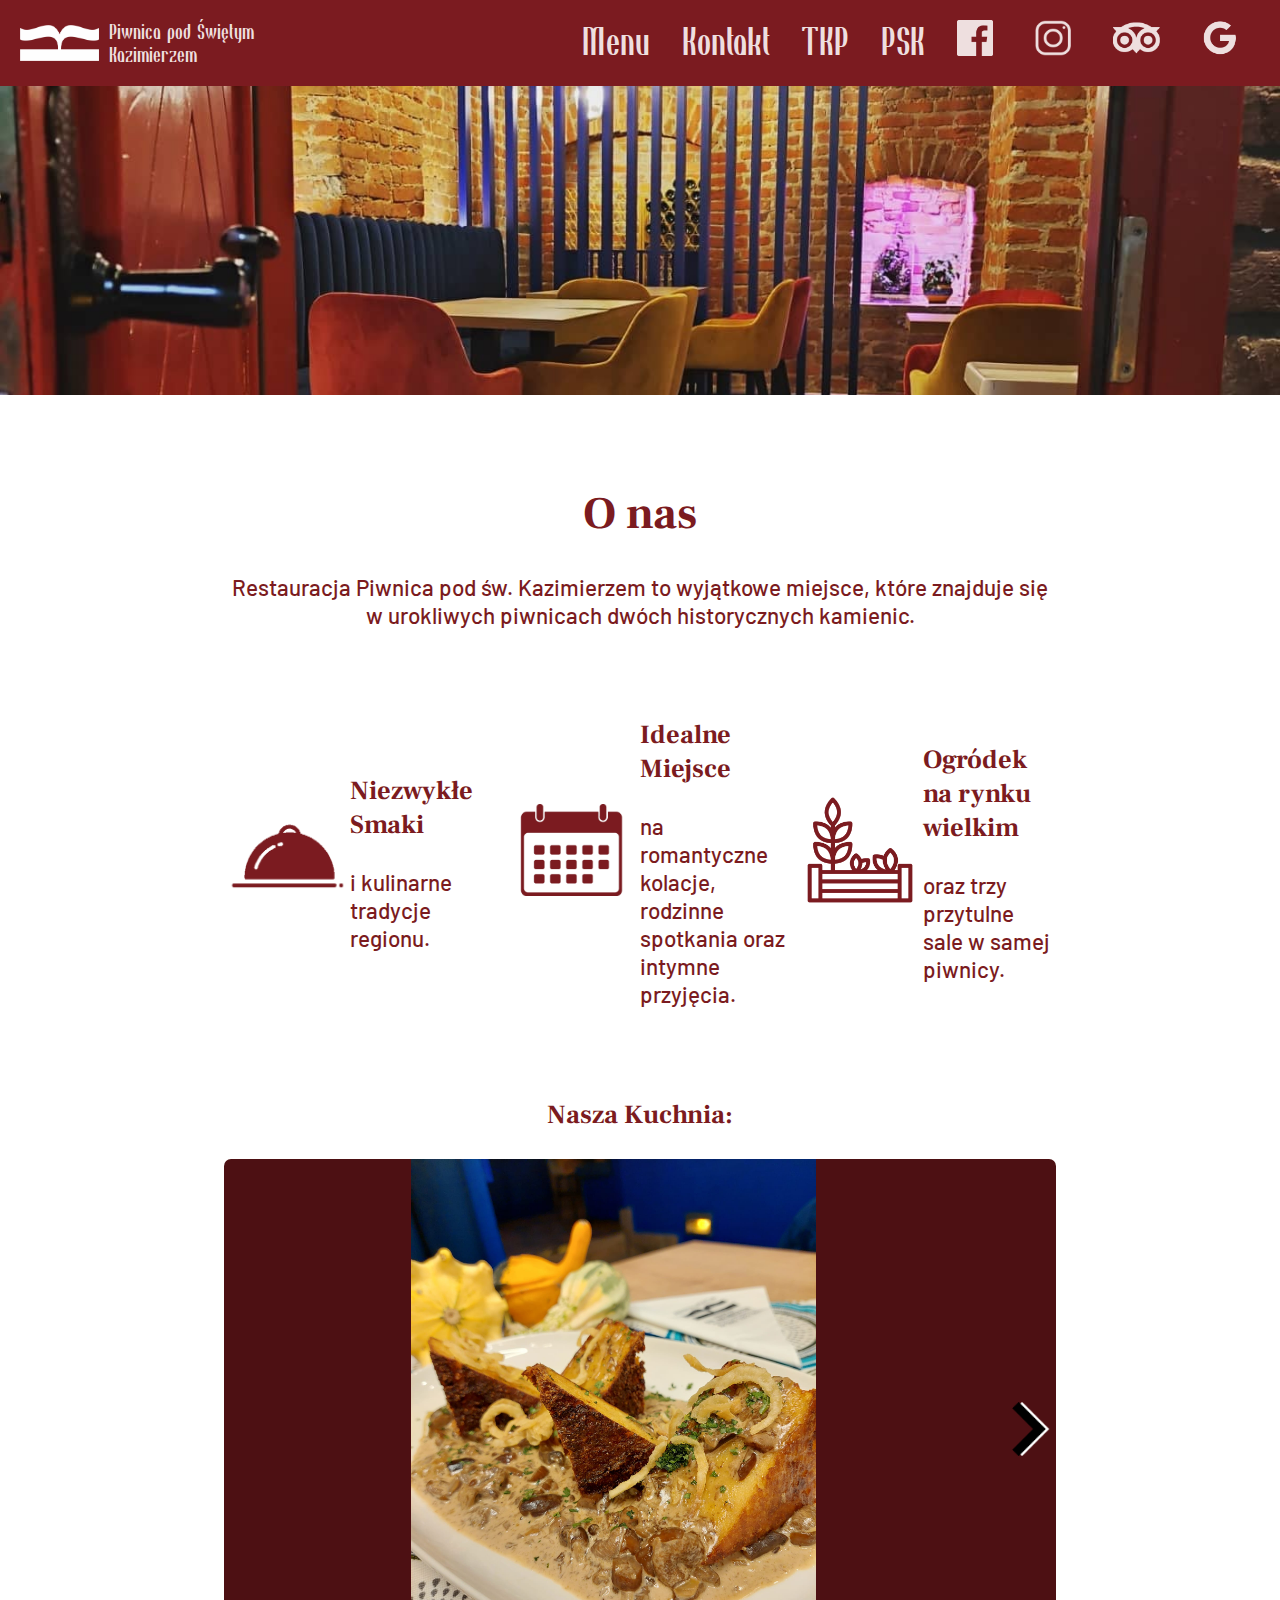
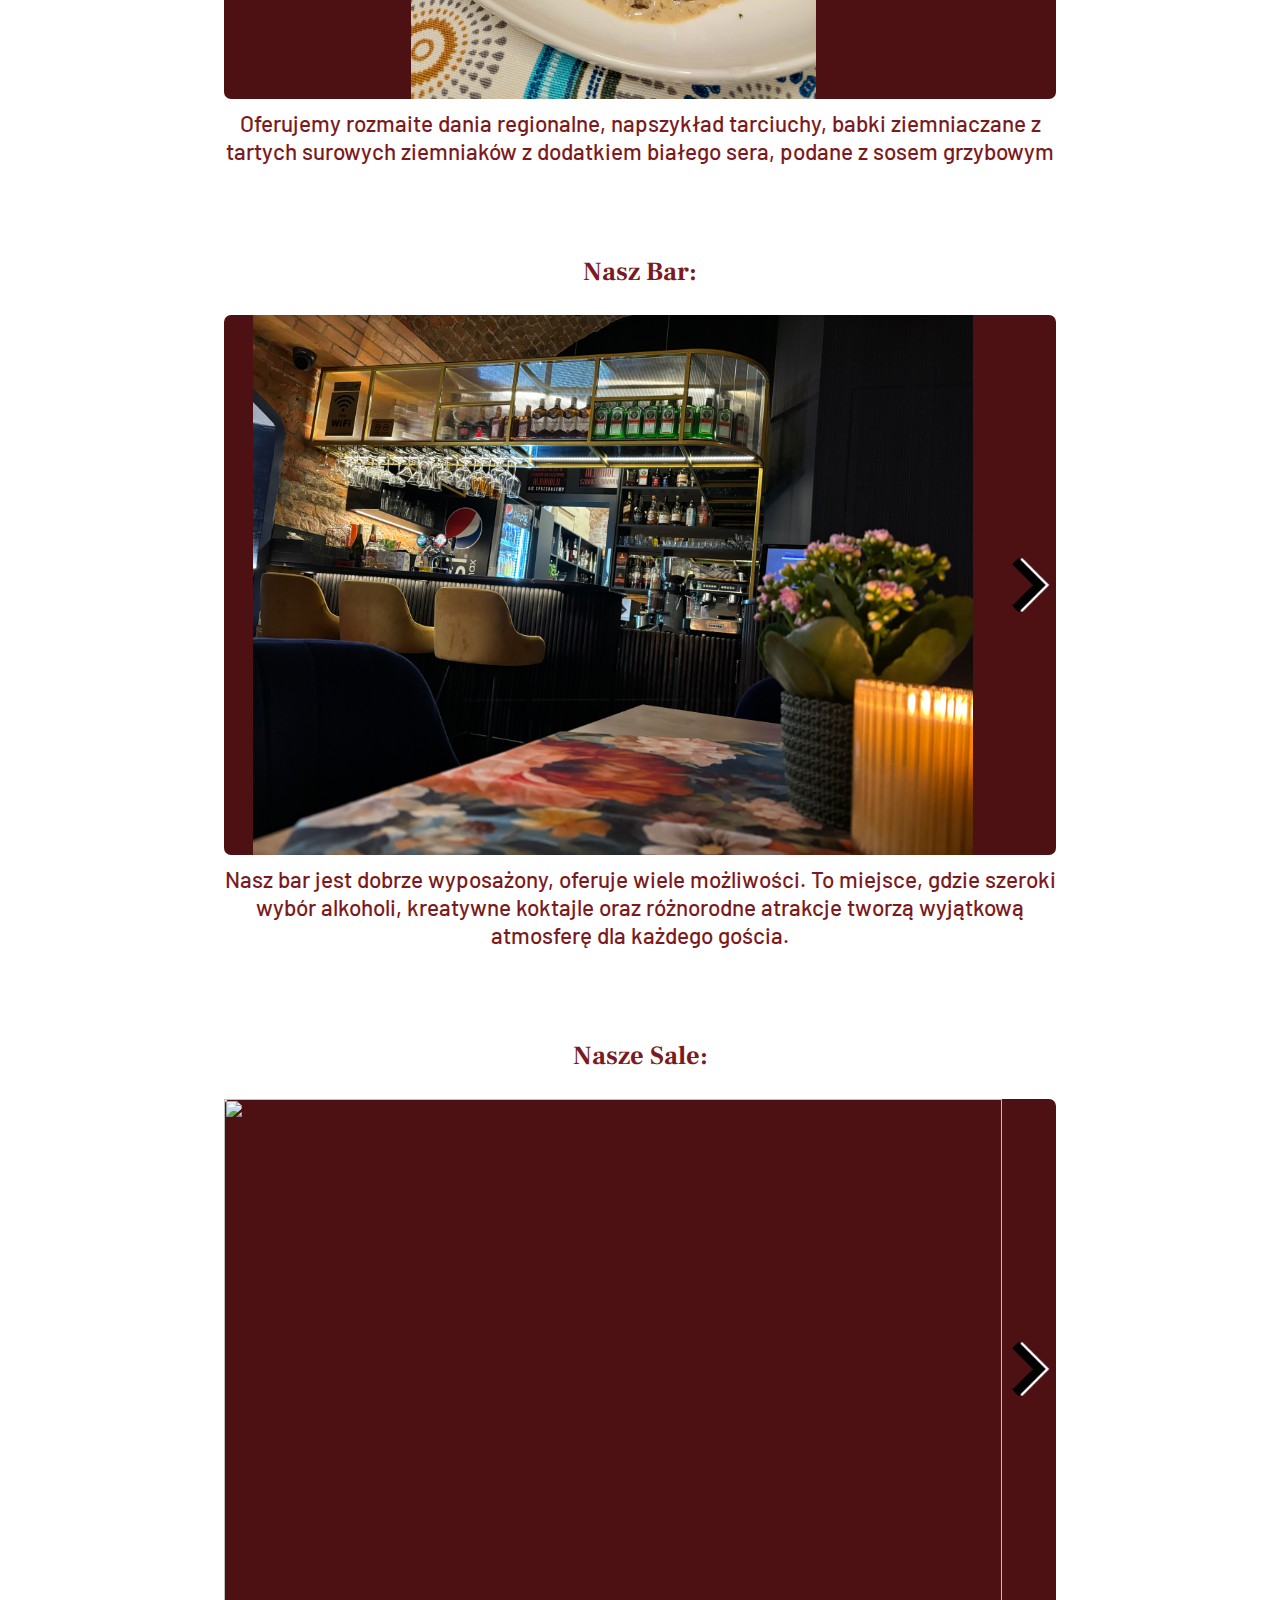
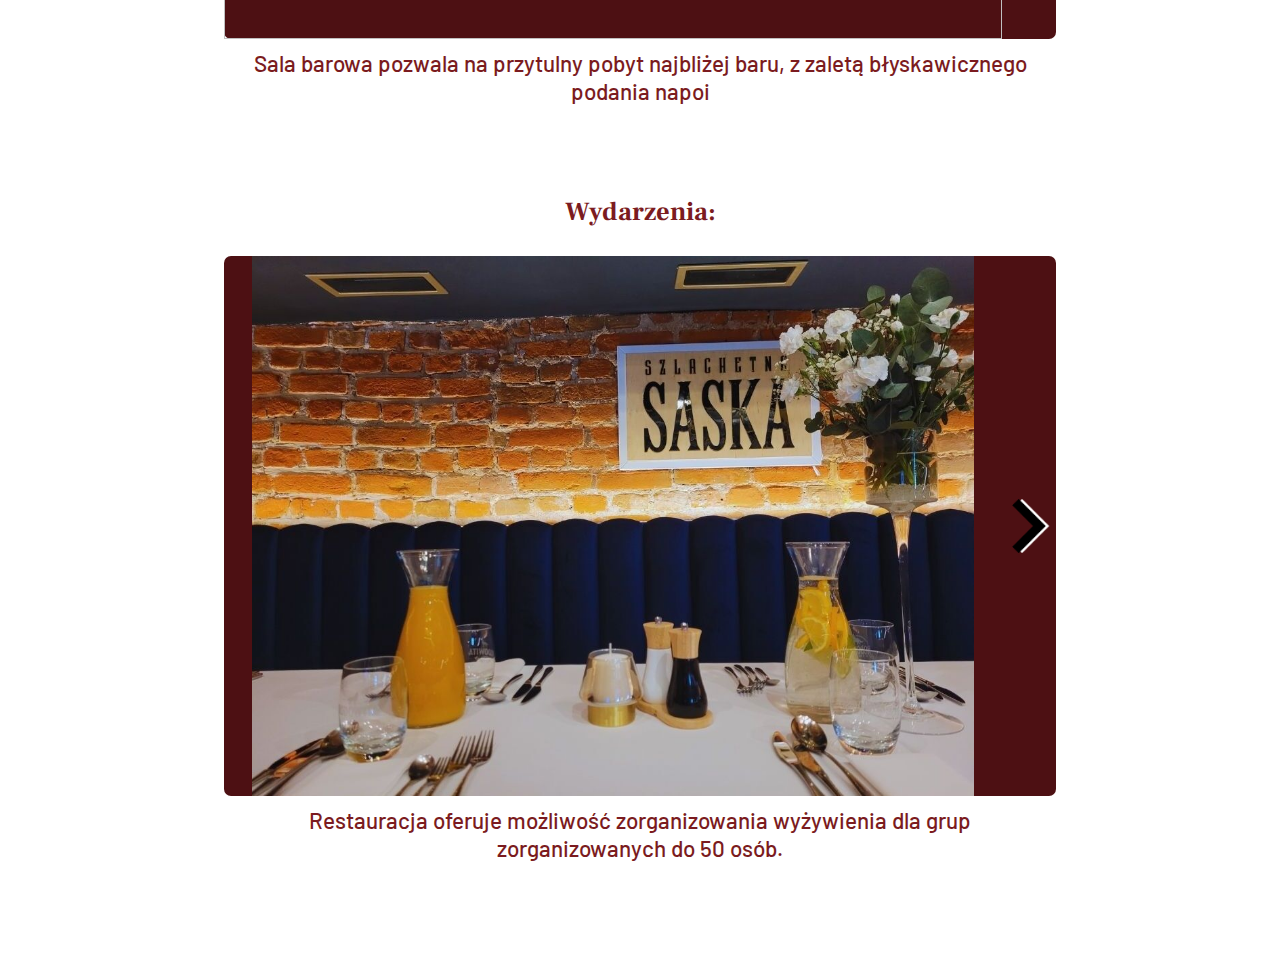
==== commit 7f9cdc20: "image fix" ====
--- a/public-html/index.html
+++ b/public-html/index.html
@@ -79,14 +79,14 @@
           <div id="Tripadvisor" class="button">
             <div class="Internal">
               <a href="https://www.tripadvisor.com/Restaurant_Review-g274819-d24010652-Reviews-Piwnica_pod_SW_Kazimierzem-Zamosc_Lublin_Province_Eastern_Poland.html">
-                <img src="Tripadvisor ikona.png" />
+                <img src="tripadvisor ikona.png" />
               </a>
             </div>
           </div>
           <div id="GoogleRating" class="button">
             <div class="Internal">
               <a href="https://www.google.com/maps/place/Restauracja+Piwnica+pod+%C5%9Aw.+Kazimierzem/@50.7167165,23.2532226,17z/data=!3m1!4b1!4m6!3m5!1s0x47236700eb378b11:0xbd66a50a817ab120!8m2!3d50.7167165!4d23.2532226!16s%2Fg%2F11hld850tm?entry=ttu&g_ep=EgoyMDI0MTExMS4wIKXMDSoASAFQAw%3D%3D">
-                <img src="Google ikona.png" />
+                <img src="google ikona.png" />
               </a>
             </div>
           </div>
